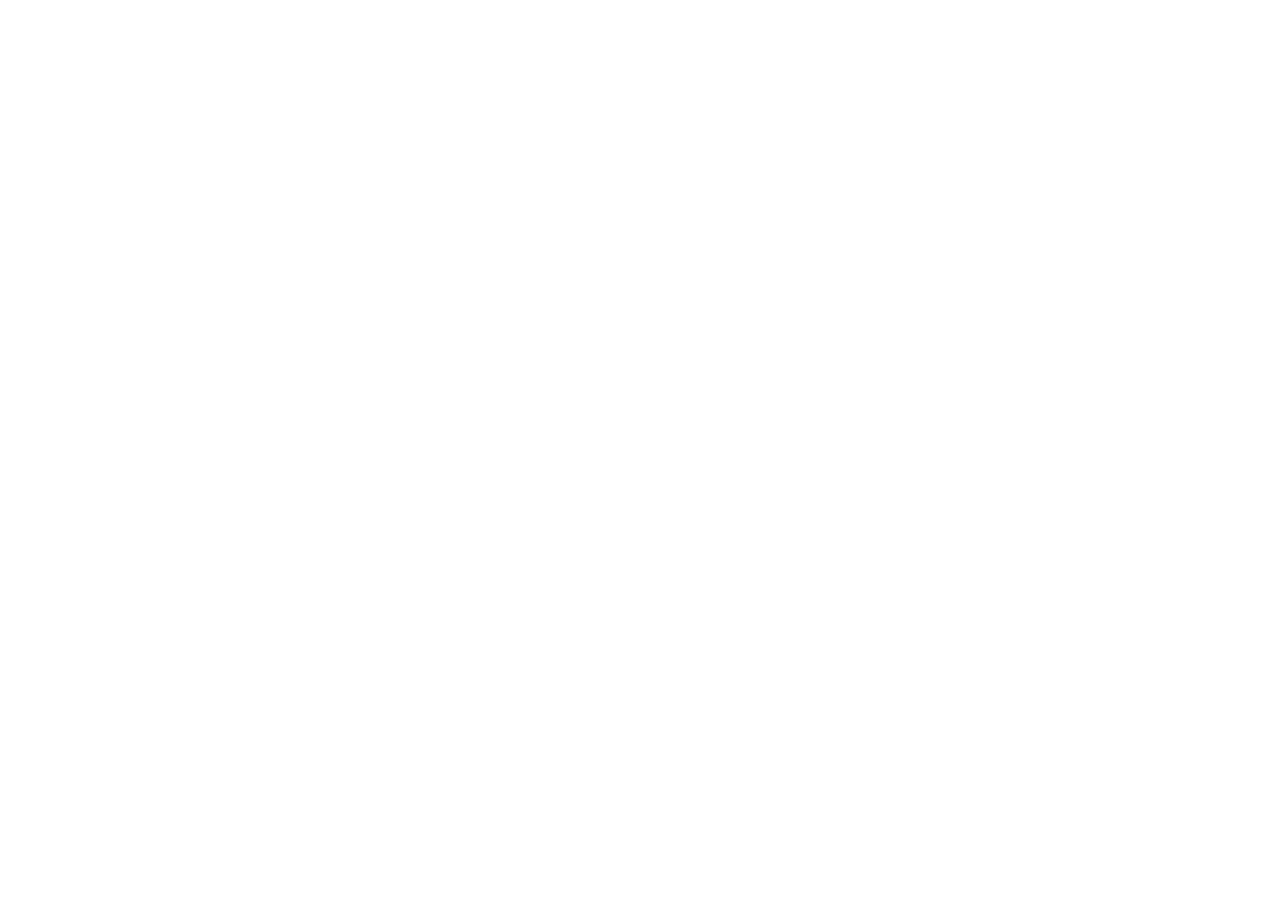
==== index.html @ c852a303 "add starter files and git ignore" ====
<!DOCTYPE html>
<html lang="en">
<head>
    <meta charset="UTF-8">
    <meta http-equiv="X-UA-Compatible" content="IE=edge">
    <meta name="viewport" content="width=device-width, initial-scale=1.0">
    <title>STARTER - Toybox Homepage</title>
</head>
<body>
    
</body>
</html>
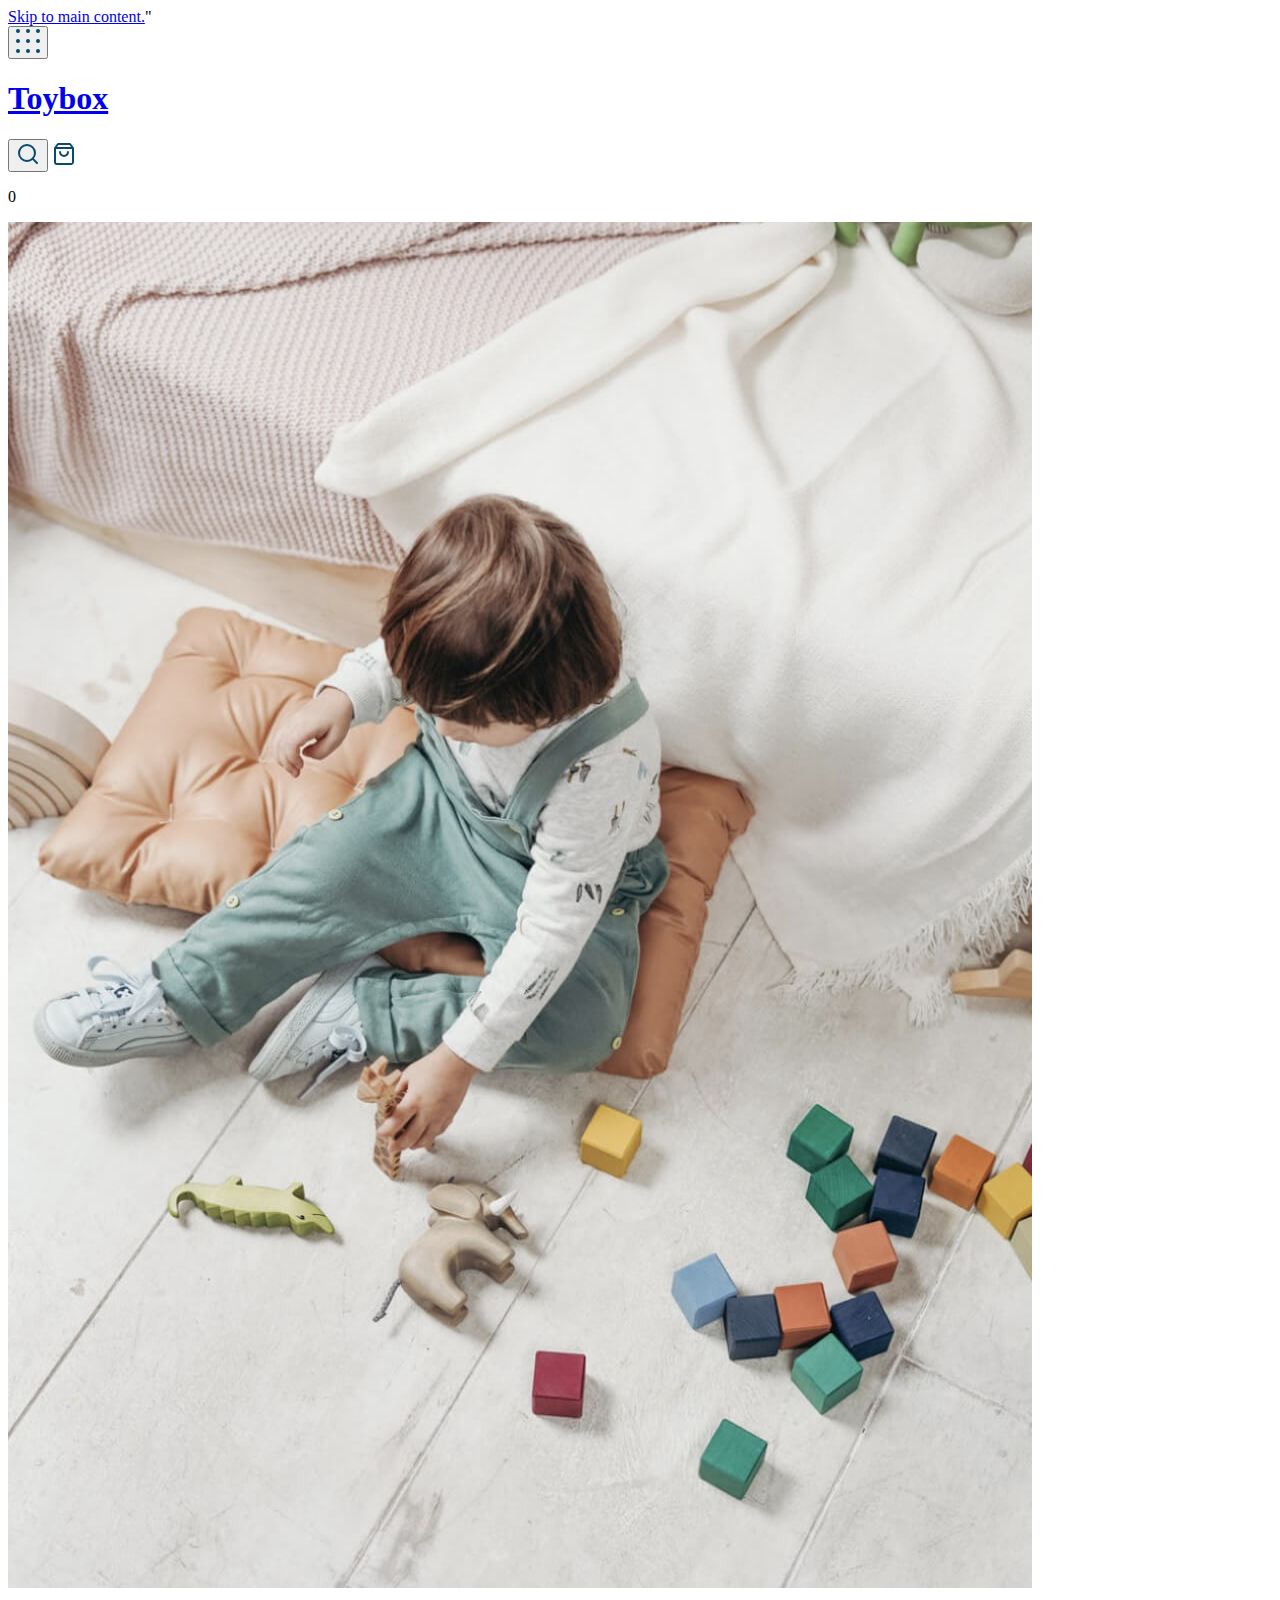
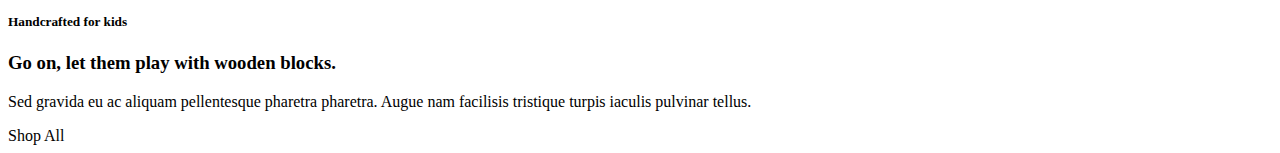
==== commit ca3edb55: "building out the HTML" ====
--- a/index.html
+++ b/index.html
@@ -7,6 +7,54 @@
     <title>STARTER - Toybox Homepage</title>
 </head>
 <body>
-    
+    <a href="#mainContent" class="skip-link">Skip to main content.</a>"
+
+    <nav class="navBar">
+        <div class="wrapper">
+
+          <button class="menuIcon">
+              <img src="./assets/menu-button.svg" alt="open slide-out navigation" class="menuIcon">
+          </button>
+
+          <a href="#" class="logo">
+            <h1>Toybox</h1>
+          </a>
+
+          <div class="searchCart">
+            <button class="menuIcon">
+              <img src="./assets/search.svg" alt="search icon" class="searchIcon">
+            </button>
+            
+            <a href="#" class="bag">
+              <img src="./assets/shop-bag.svg" alt="shopping bag icon" class="bagIcon">
+            </a>
+
+            <div class="counter">
+              <p class="smallCopy">0</p>
+            </div> <!-- .counter END -->
+          </div> <!-- .searchCart END -->
+
+        </div> <!-- .wrapper END -->
+      </nav> <!-- .navBar END -->
+
+
+      <header>
+
+        <div class="headerImgContainer wrapper">
+          <img src="./assets/header-image.jpg" alt="A child in overalls playing with colourful wooden blocks on the floor">
+        </div>
+
+        <div class="headerContent wrapper">
+          <div class="contentContainer">
+            <h5>Handcrafted for kids</h5>
+            <h3>Go on, let them play with wooden blocks.</h3>
+            <p>Sed gravida eu ac aliquam pellentesque pharetra pharetra. Augue nam facilisis tristique turpis iaculis pulvinar tellus.</p>
+            <a class="button">Shop All</a>
+          </div>
+        </div>
+        
+      </header>
+
+
 </body>
 </html>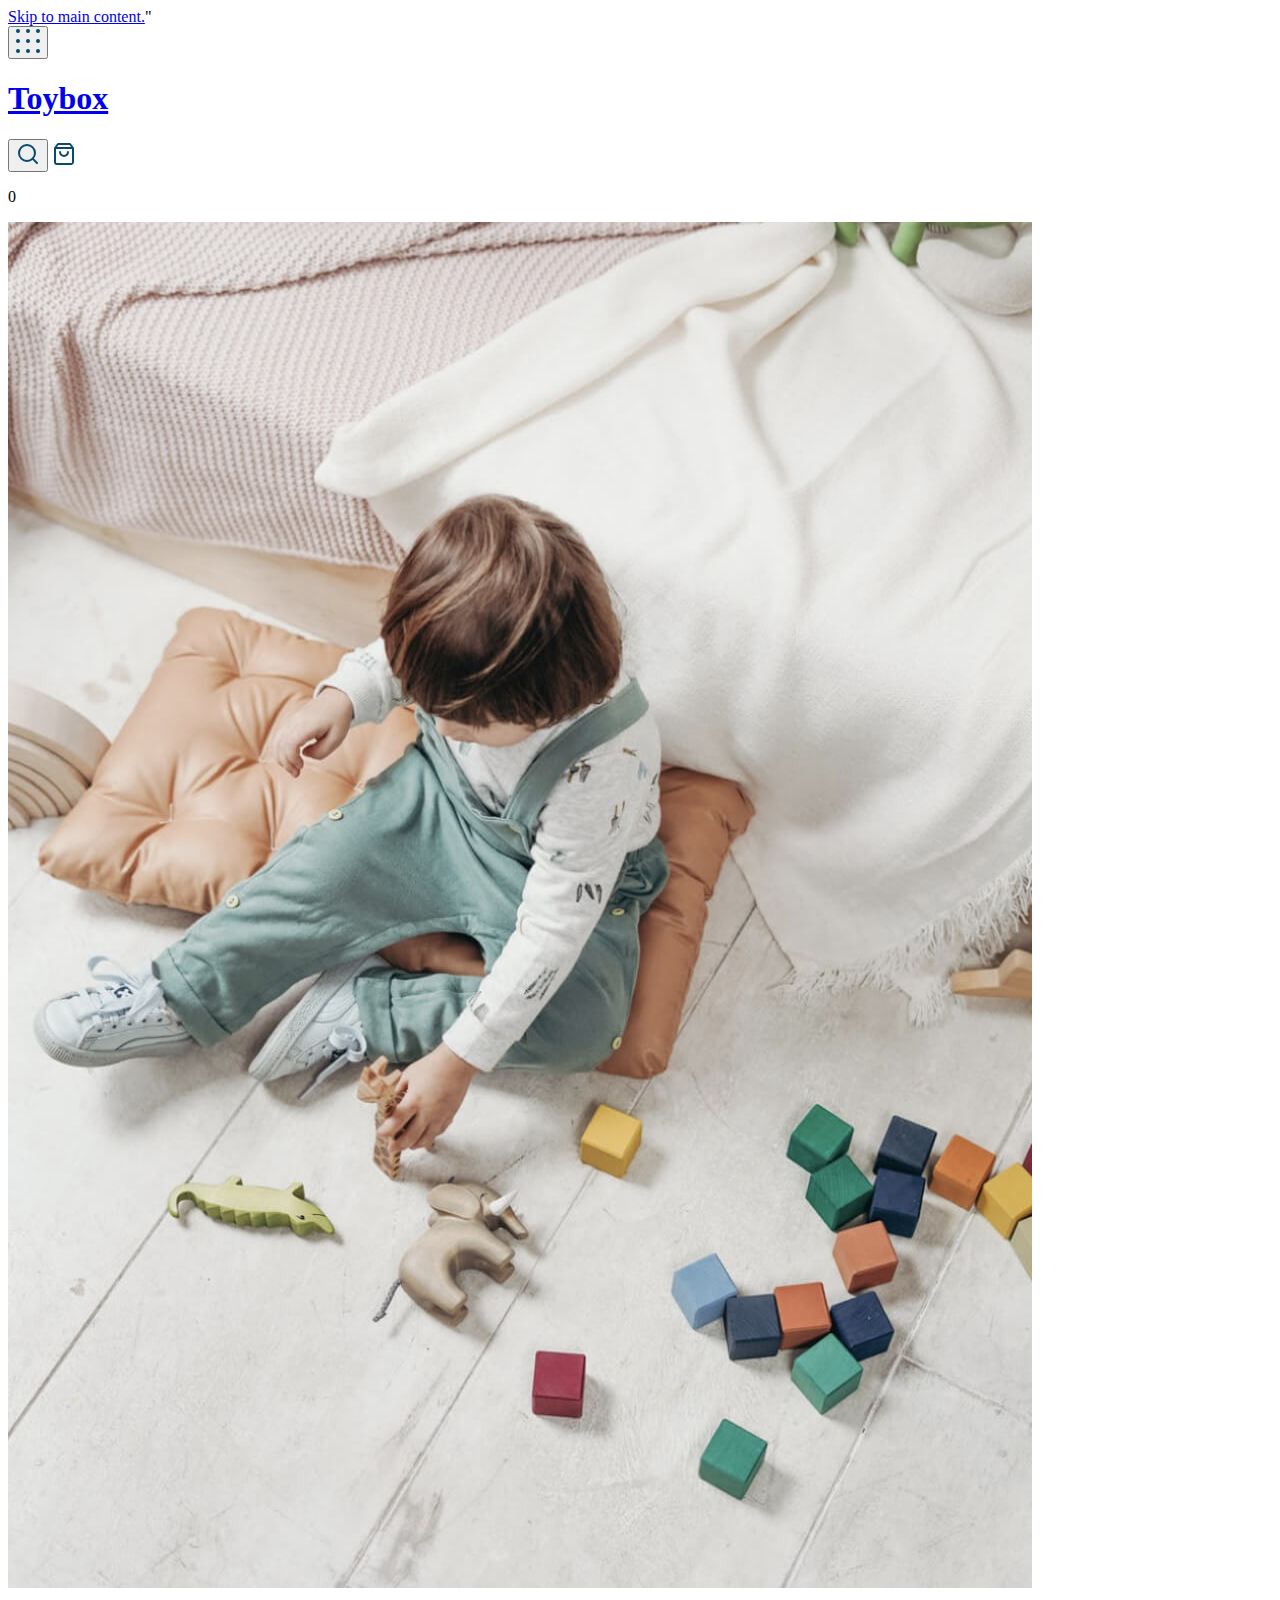
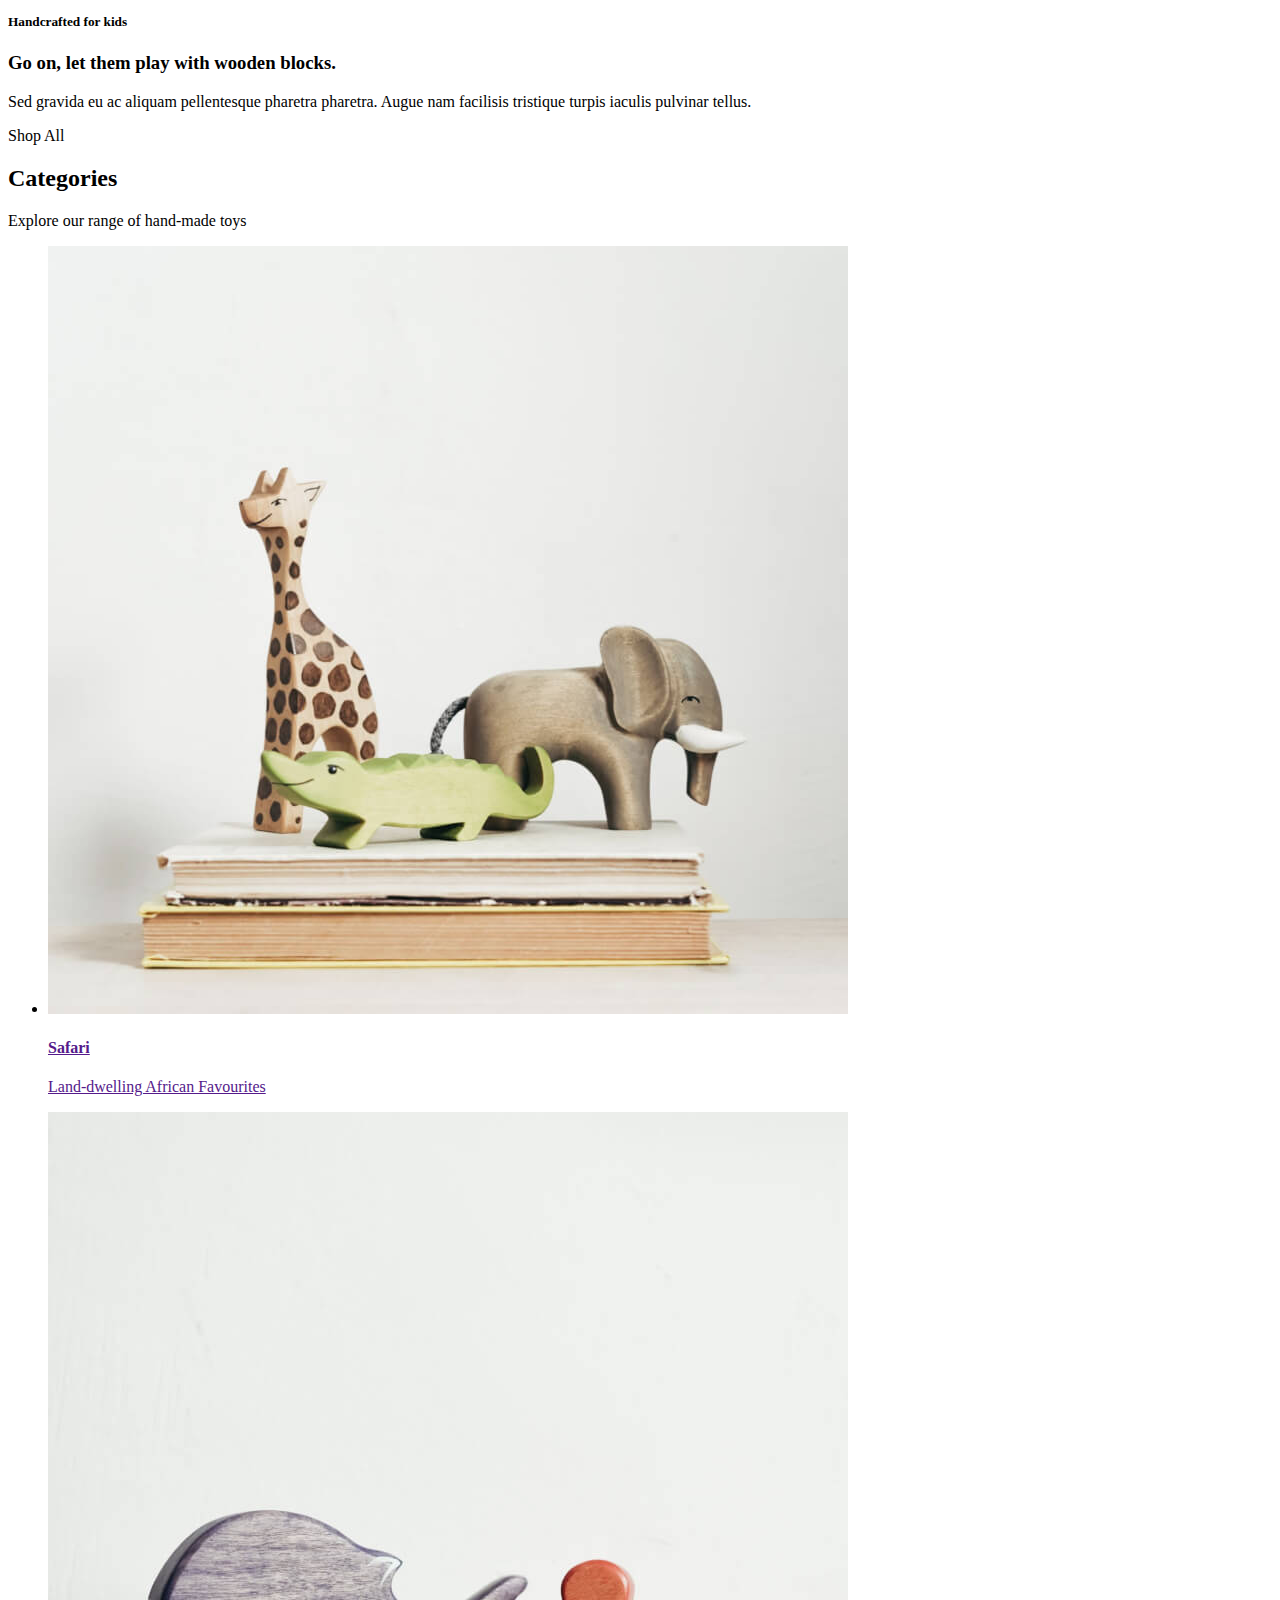
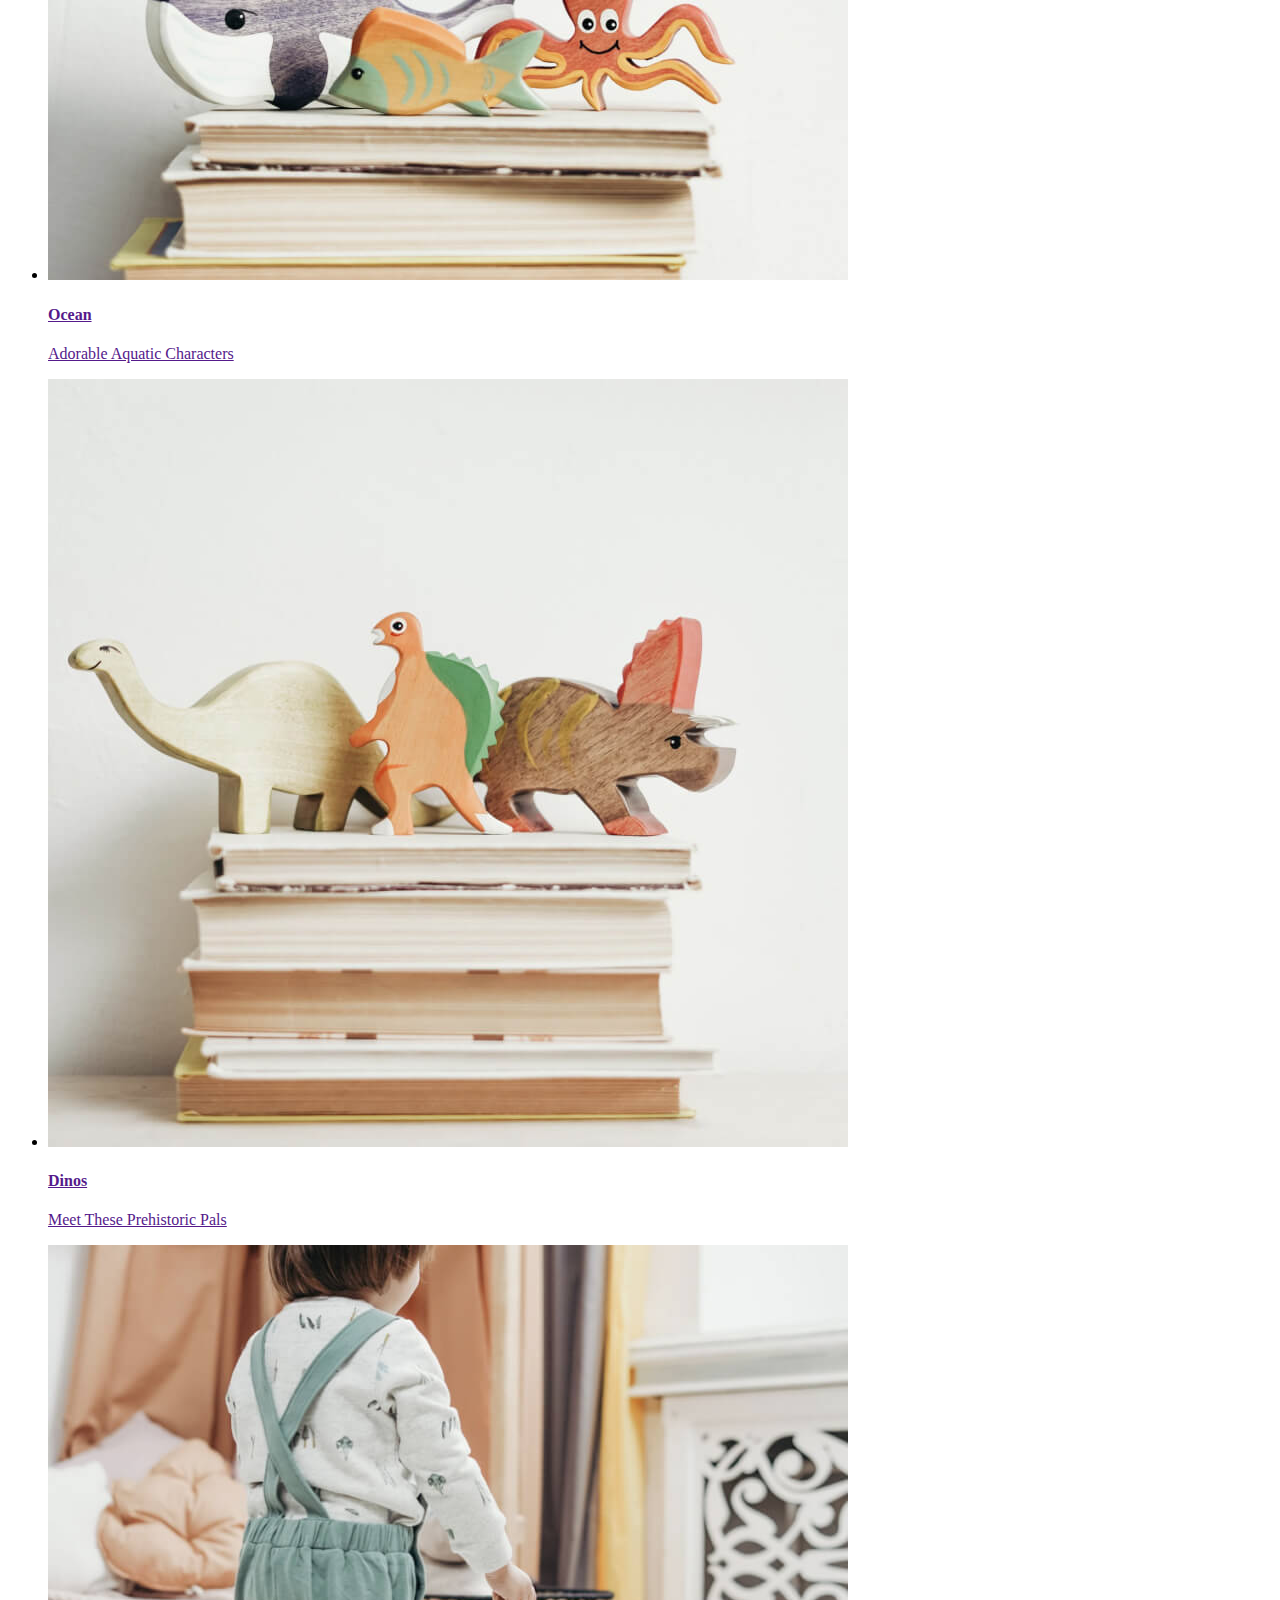
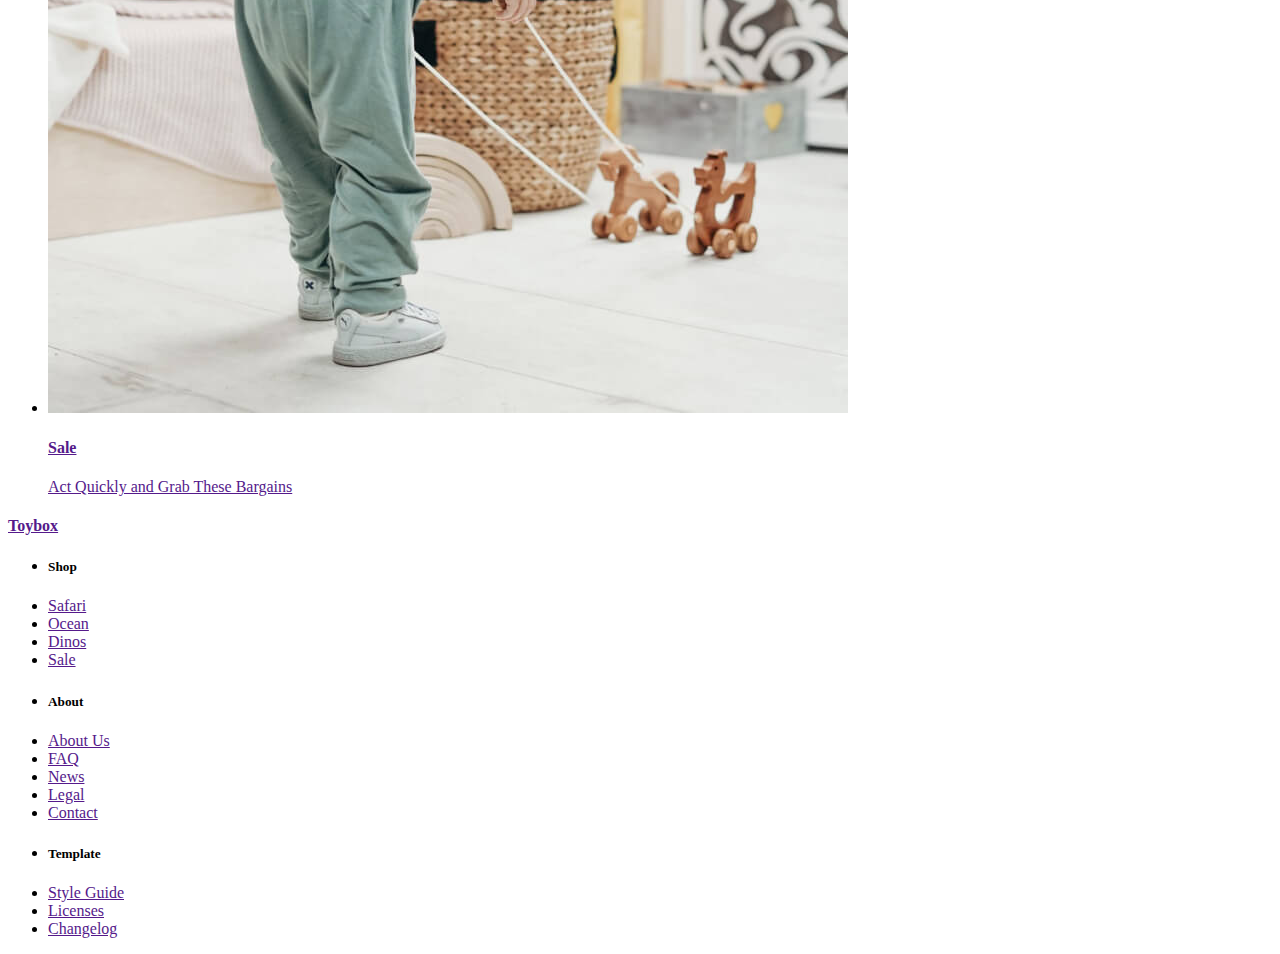
==== commit 1558c8f8: "added nav, main content and footer to HTML" ====
--- a/index.html
+++ b/index.html
@@ -52,8 +52,116 @@
             <a class="button">Shop All</a>
           </div>
         </div>
-        
+
       </header>
+
+      <main>
+
+        <section class="categories" id="categories">
+            <div class="wrapper">
+              <h2>Categories</h2>
+              <p>Explore our range of hand-made toys</p>
+              <ul class="categoryGallery">
+                <li class="items itemOne">
+                  <a href="">
+                    <img src="./assets/safari-trio.jpg" alt="Hand-carved safari animal toys">
+                    <h4>Safari</h4>
+                    <p>Land-dwelling African Favourites</p>
+                  </a>
+                </li>
+                <li class="items itemTwo">
+                  <a href="">
+                    <img src="./assets/ocean-trio.jpg" alt="A collection of ocean-themed animal toys">
+                    <h4>Ocean</h4>
+                    <p>Adorable Aquatic Characters</p>
+                  </a>
+                 </li>
+                 <li class="items itemThree">
+                   <a href="">
+                     <img src="./assets/dino-trio.jpg" alt="Hand-carved dinosaur toys for kids">
+                     <h4>Dinos</h4>
+                     <p>Meet These Prehistoric Pals</p>
+                   </a>
+                 </li>
+                 <li class="items itemFour">
+                   <a href="">
+                     <img src="./assets/sale.jpg" alt="A toddler pulling two wooden animals on wheels">
+                     <h4>Sale</h4>
+                     <p>Act Quickly and Grab These Bargains</p>
+                   </a>
+                 </li>
+               </ul> <!-- .categoryGallery END-->
+             </div> <!-- .wrapper END-->
+          </section> <!-- .categories END-->
+          
+      </main>
+    
+
+      <footer id="footer">
+        <div class="wrapper">
+          <div class="footerFlexContainer">
+            <a href="" class="logo">
+              <h4>Toybox</h4>
+            </a>
+            <div class="footerNav">
+              <nav>
+                <ul class="footerShop">
+                  <li>
+                    <h5>Shop</h5>
+                  </li>
+                  <li>
+                    <a href="">Safari</a>
+                  </li>
+                  <li>
+                    <a href="">Ocean</a>
+                  </li>
+                  <li>
+                    <a href="">Dinos</a>
+                  </li>
+                  <li>
+                    <a href="">Sale</a>
+                  </li>
+
+                </ul>
+                <ul class="footerAbout">
+                  <li>
+                    <h5>About</h5>
+                  </li>
+                  <li>
+                    <a href="">About Us</a>
+                  </li>
+                  <li>
+                    <a href="">FAQ</a>
+                  </li>
+                  <li>
+                    <a href="">News</a>
+                  </li>
+                  <li>
+                    <a href="">Legal</a>
+                  </li>
+                  <li>
+                    <a href="">Contact</a>
+                  </li>
+                </ul>
+                <ul class="footerTemp">
+                  <li>
+                    <h5>Template</h5>
+                  </li>
+                  <li>
+                    <a href="">Style Guide</a>
+                  </li>
+                  <li>
+                    <a href="">Licenses</a>
+                  </li>
+                  <li>
+                    <a href="">Changelog</a>
+                  </li>
+                </ul>
+              </nav>
+            </div> <!-- .footerNav END -->
+          </div> <!-- .footerFlexContainer END-->
+        </div> <!-- .wrapper END-->
+      </footer>
 
 
 </body>
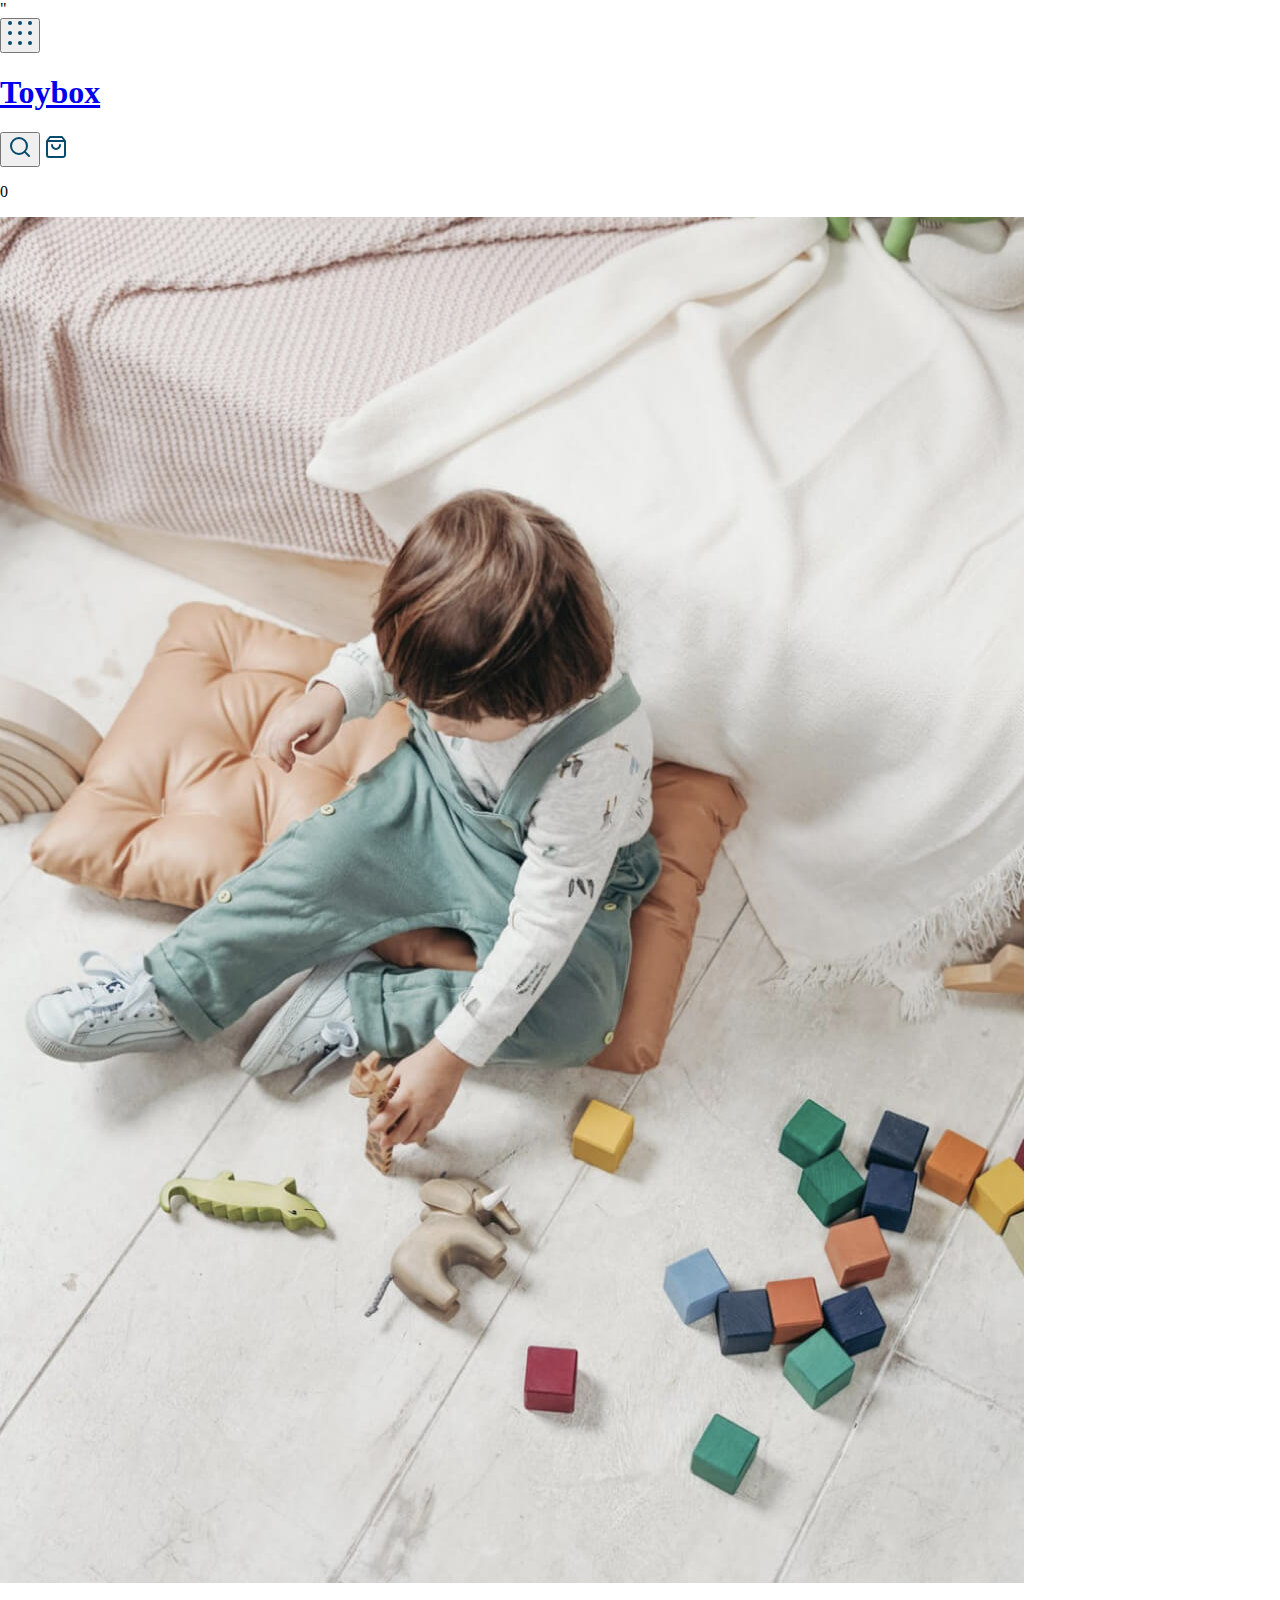
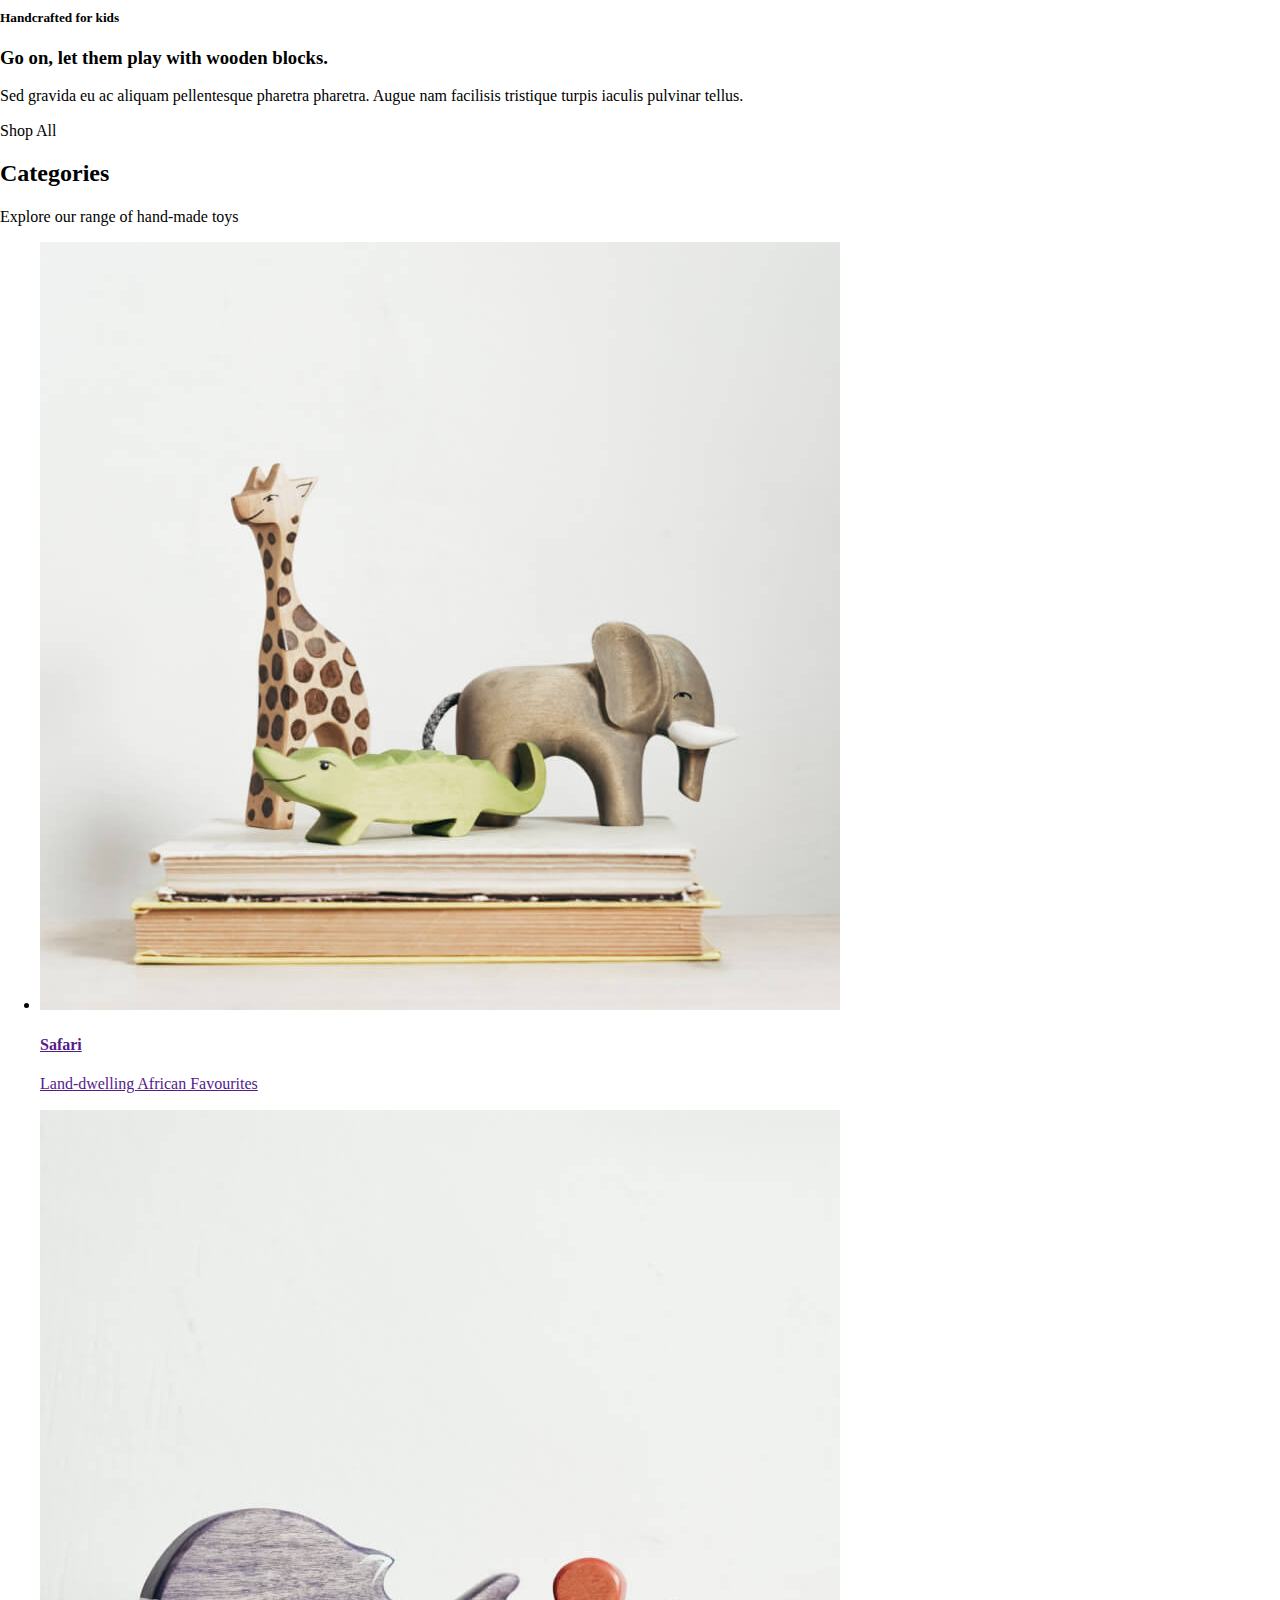
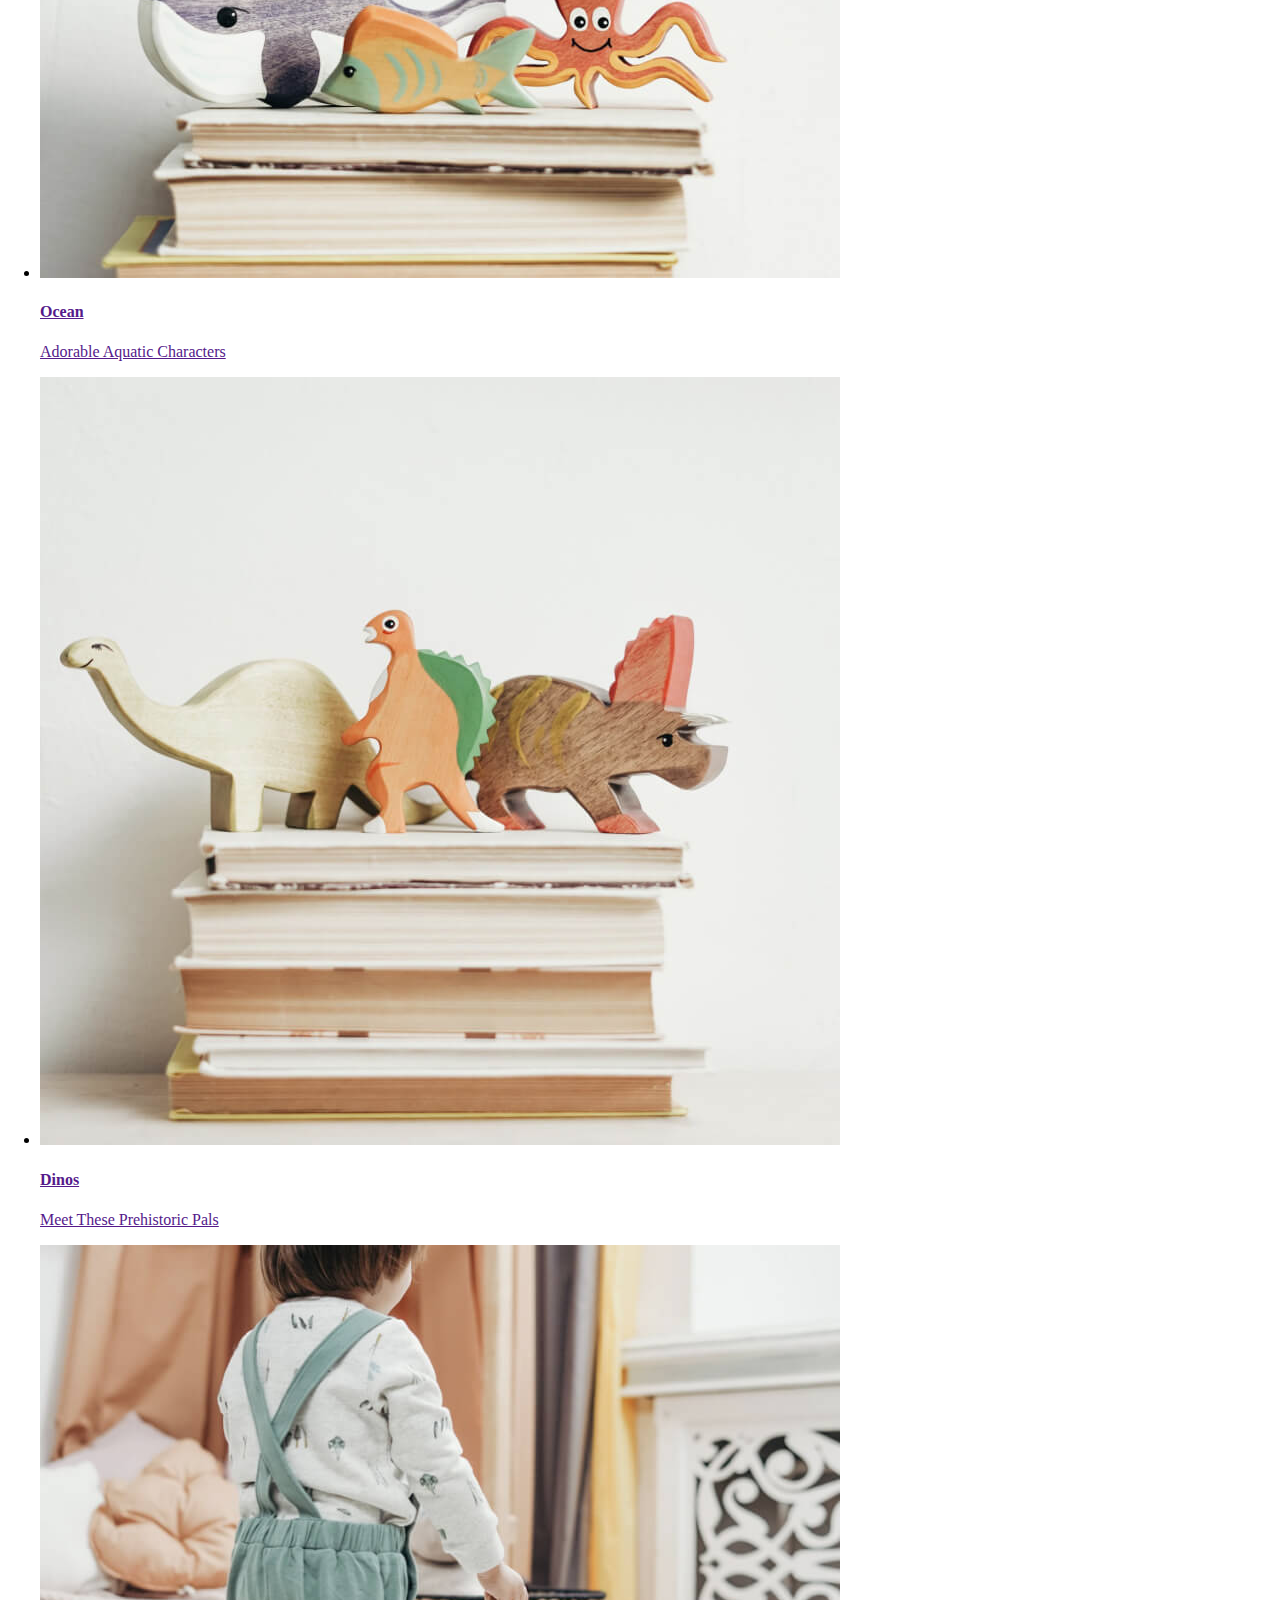
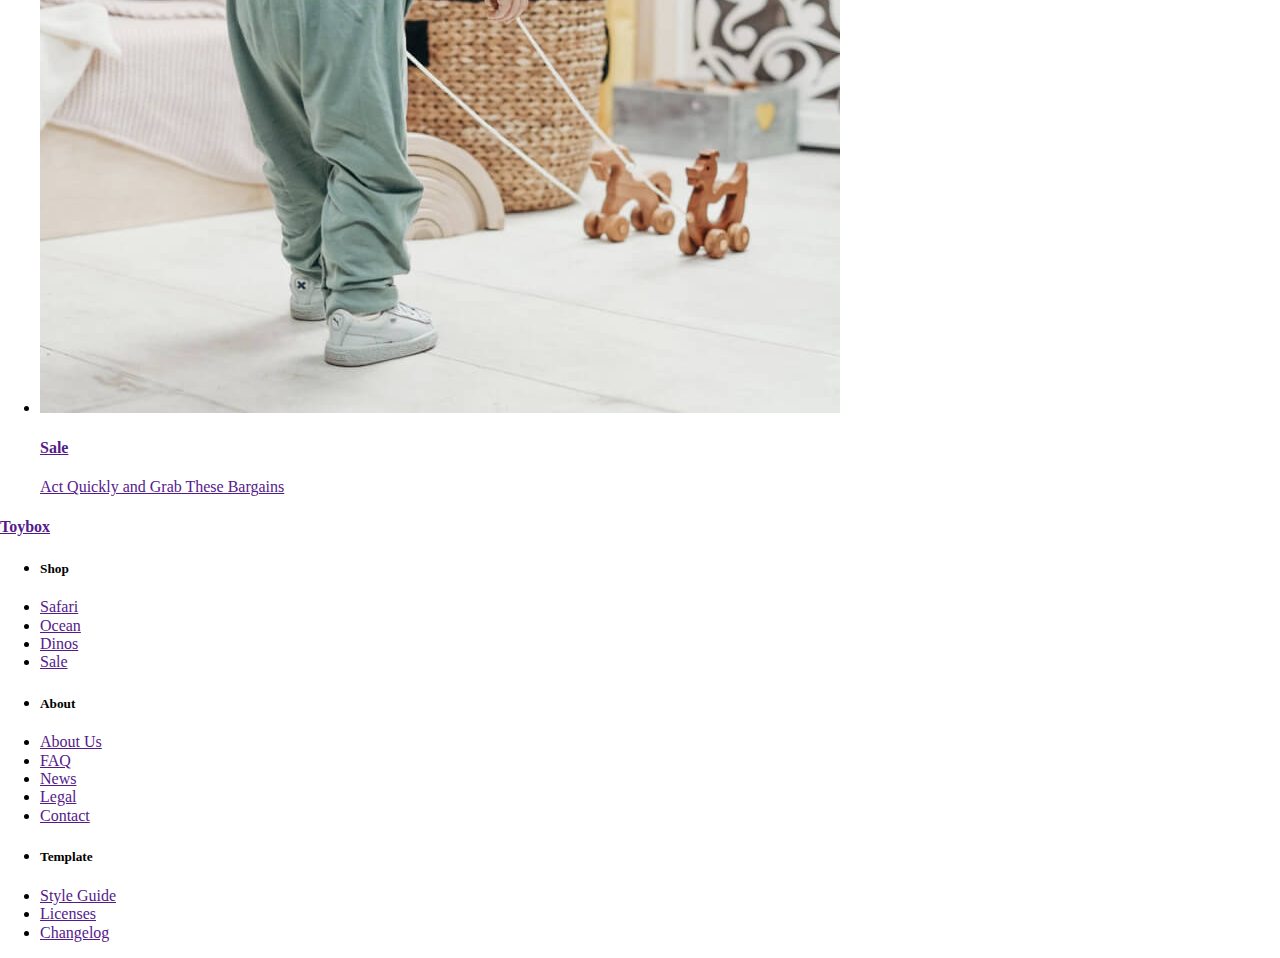
==== commit acbfd884: "created some setup, variable and typography partials" ====
--- a/index.html
+++ b/index.html
@@ -5,7 +5,9 @@
     <meta http-equiv="X-UA-Compatible" content="IE=edge">
     <meta name="viewport" content="width=device-width, initial-scale=1.0">
     <title>STARTER - Toybox Homepage</title>
+    <link rel="stylesheet" href="./styles/styles.css">
 </head>
+
 <body>
     <a href="#mainContent" class="skip-link">Skip to main content.</a>"
 
@@ -93,7 +95,7 @@
                </ul> <!-- .categoryGallery END-->
              </div> <!-- .wrapper END-->
           </section> <!-- .categories END-->
-          
+
       </main>
     
 
--- a/styles/styles.css
+++ b/styles/styles.css
@@ -0,0 +1,262 @@
+html {
+  line-height: 1.15;
+  -ms-text-size-adjust: 100%;
+  -webkit-text-size-adjust: 100%;
+}
+
+body {
+  margin: 0;
+}
+
+article, aside, footer, header, nav, section {
+  display: block;
+}
+
+h1 {
+  font-size: 2em;
+  margin: 0.67em 0;
+}
+
+figcaption, figure, main {
+  display: block;
+}
+
+figure {
+  margin: 1em 40px;
+}
+
+hr {
+  -webkit-box-sizing: content-box;
+          box-sizing: content-box;
+  height: 0;
+  overflow: visible;
+}
+
+pre {
+  font-family: monospace, monospace;
+  font-size: 1em;
+}
+
+a {
+  background-color: transparent;
+  -webkit-text-decoration-skip: objects;
+}
+
+abbr[title] {
+  border-bottom: none;
+  text-decoration: underline;
+  -webkit-text-decoration: underline dotted;
+          text-decoration: underline dotted;
+}
+
+b, strong {
+  font-weight: inherit;
+}
+
+b, strong {
+  font-weight: bolder;
+}
+
+code, kbd, samp {
+  font-family: monospace, monospace;
+  font-size: 1em;
+}
+
+dfn {
+  font-style: italic;
+}
+
+mark {
+  background-color: #ff0;
+  color: #000;
+}
+
+small {
+  font-size: 80%;
+}
+
+sub, sup {
+  font-size: 75%;
+  line-height: 0;
+  position: relative;
+  vertical-align: baseline;
+}
+
+sub {
+  bottom: -0.25em;
+}
+
+sup {
+  top: -0.5em;
+}
+
+audio, video {
+  display: inline-block;
+}
+
+audio:not([controls]) {
+  display: none;
+  height: 0;
+}
+
+img {
+  border-style: none;
+}
+
+svg:not(:root) {
+  overflow: hidden;
+}
+
+button, input, optgroup, select, textarea {
+  font-family: sans-serif;
+  font-size: 100%;
+  line-height: 1.15;
+  margin: 0;
+}
+
+button, input {
+  overflow: visible;
+}
+
+button, select {
+  text-transform: none;
+}
+
+button, html [type=button], [type=reset], [type=submit] {
+  -webkit-appearance: button;
+}
+
+button::-moz-focus-inner, [type=button]::-moz-focus-inner, [type=reset]::-moz-focus-inner, [type=submit]::-moz-focus-inner {
+  border-style: none;
+  padding: 0;
+}
+
+button:-moz-focusring, [type=button]:-moz-focusring, [type=reset]:-moz-focusring, [type=submit]:-moz-focusring {
+  outline: 1px dotted ButtonText;
+}
+
+fieldset {
+  padding: 0.35em 0.75em 0.625em;
+}
+
+legend {
+  -webkit-box-sizing: border-box;
+          box-sizing: border-box;
+  color: inherit;
+  display: table;
+  max-width: 100%;
+  padding: 0;
+  white-space: normal;
+}
+
+progress {
+  display: inline-block;
+  vertical-align: baseline;
+}
+
+textarea {
+  overflow: auto;
+}
+
+[type=checkbox], [type=radio] {
+  -webkit-box-sizing: border-box;
+          box-sizing: border-box;
+  padding: 0;
+}
+
+[type=number]::-webkit-inner-spin-button, [type=number]::-webkit-outer-spin-button {
+  height: auto;
+}
+
+[type=search] {
+  -webkit-appearance: textfield;
+  outline-offset: -2px;
+}
+
+[type=search]::-webkit-search-cancel-button, [type=search]::-webkit-search-decoration {
+  -webkit-appearance: none;
+}
+
+::-webkit-file-upload-button {
+  -webkit-appearance: button;
+  font: inherit;
+}
+
+details, menu {
+  display: block;
+}
+
+summary {
+  display: list-item;
+}
+
+canvas {
+  display: inline-block;
+}
+
+template {
+  display: none;
+}
+
+[hidden] {
+  display: none;
+}
+
+html {
+  -webkit-box-sizing: border-box;
+          box-sizing: border-box;
+}
+
+*, *:before, *:after {
+  -webkit-box-sizing: inherit;
+          box-sizing: inherit;
+}
+
+.sr-only {
+  position: absolute;
+  width: 1px;
+  height: 1px;
+  margin: -1px;
+  border: 0;
+  padding: 0;
+  white-space: nowrap;
+  -webkit-clip-path: inset(100%);
+          clip-path: inset(100%);
+  clip: rect(0 0 0 0);
+  overflow: hidden;
+}
+
+/* _typography.scss */
+/* import Jakarta Sans font */
+@font-face {
+  font-family: "Jakarta Sans";
+  src: url("../fonts/PlusJakarta_Sans-2.5/webfonts/PlusJakartaSans-Regular.woff"), url("../fonts/PlusJakarta_Sans-2.5/static/PlusJakartaSans-Regular.ttf"), url("../fonts/PlusJakarta_Sans-2.5/webfonts/PlusJakartaSans-Regular.woff2");
+  font-weight: normal;
+}
+/* import Jakarta Sans font in bold */
+@font-face {
+  font-family: "Jakarta Sans";
+  src: url("../fonts/PlusJakarta_Sans-2.5/webfonts/PlusJakartaSans-Bold.woff"), url(../fonts/PlusJakarta_Sans-2.5/webfonts/PlusJakartaSans-Bold.woff2), url(../fonts/PlusJakarta_Sans-2.5/static/PlusJakartaSans-Bold.ttf);
+  font-weight: bold;
+}
+/* import Young Serif font */
+@font-face {
+  font-family: "Young Serif";
+  src: url("../fonts/youngserif/YoungSerif-Regular.otf");
+}
+/* _variables.scss */
+/* site fonts */
+/* if we set our root element font-size to 125%, then 1 rem = 20px */
+/* site colours */
+.skip-link {
+  position: absolute;
+  left: -1000px;
+  top: 5px;
+  z-index: 999;
+  background: white;
+  color: black;
+}
+
+.skip-link:focus {
+  left: 0;
+}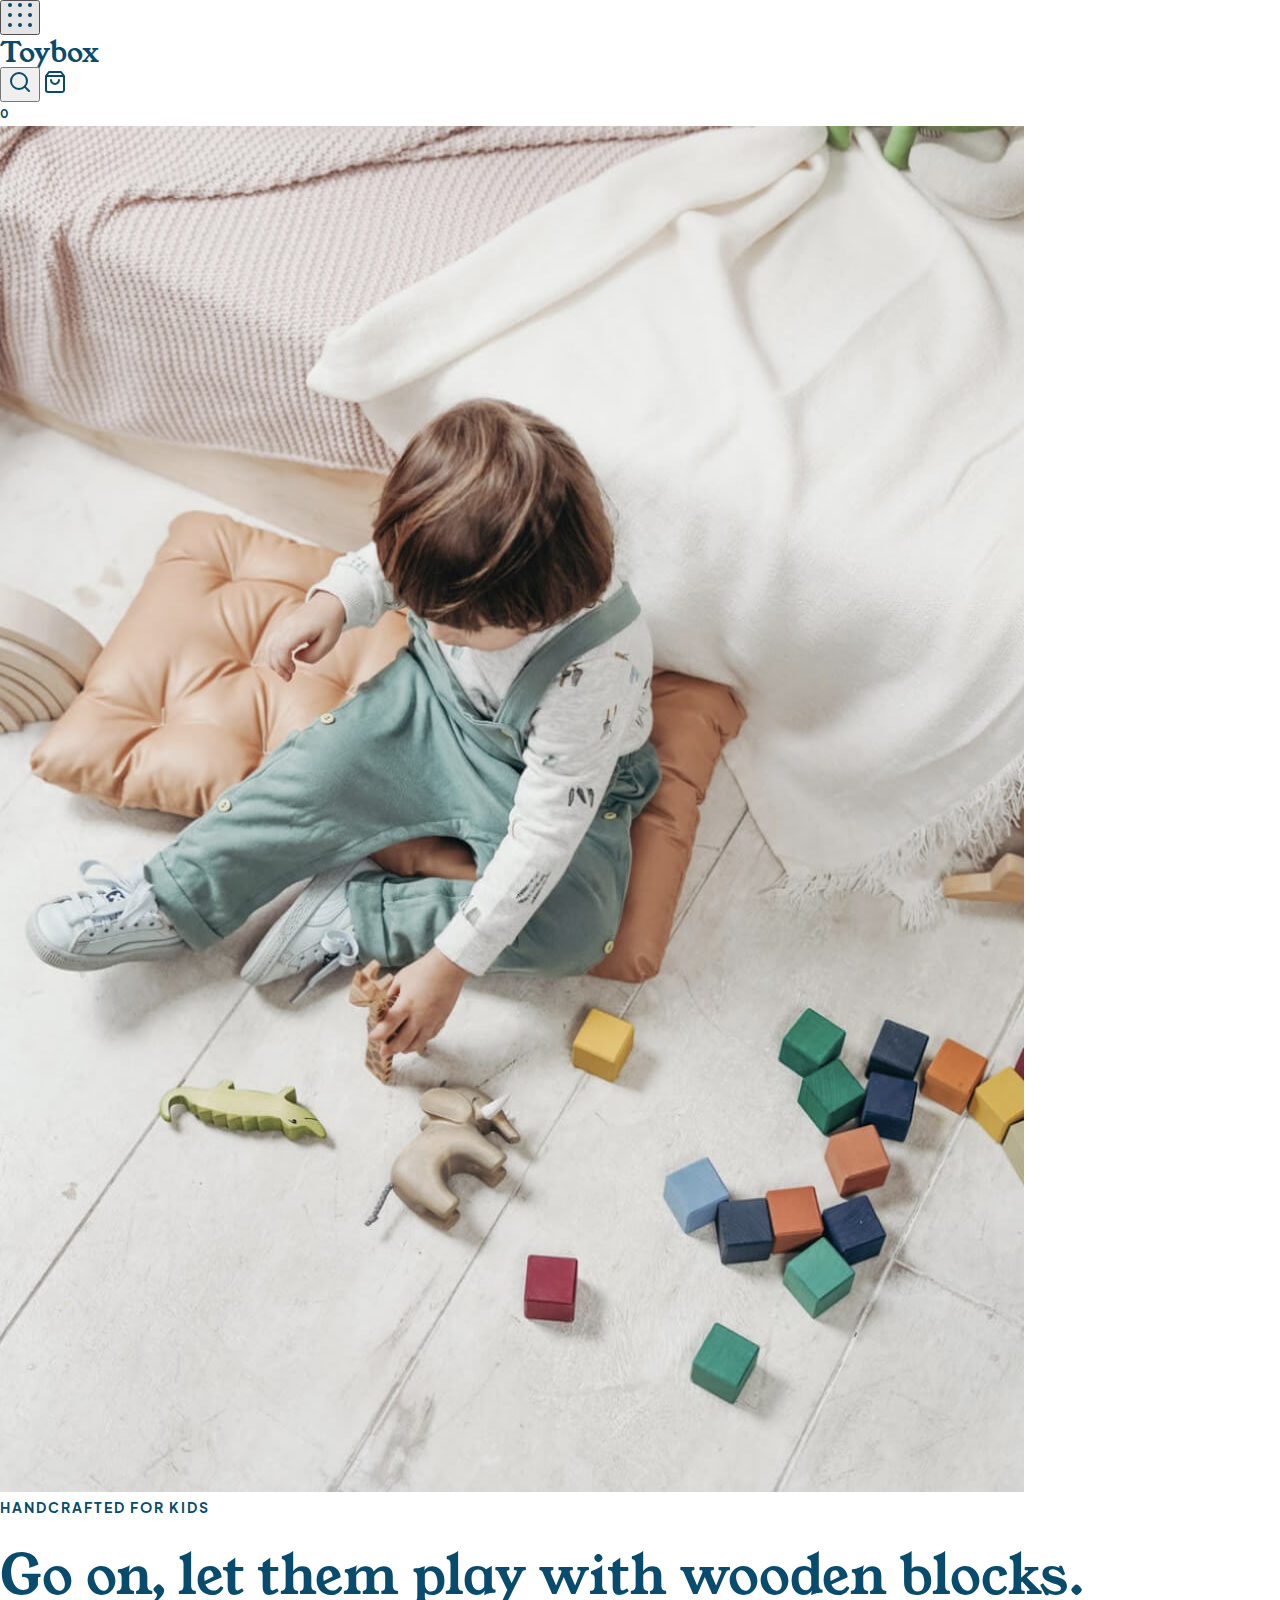
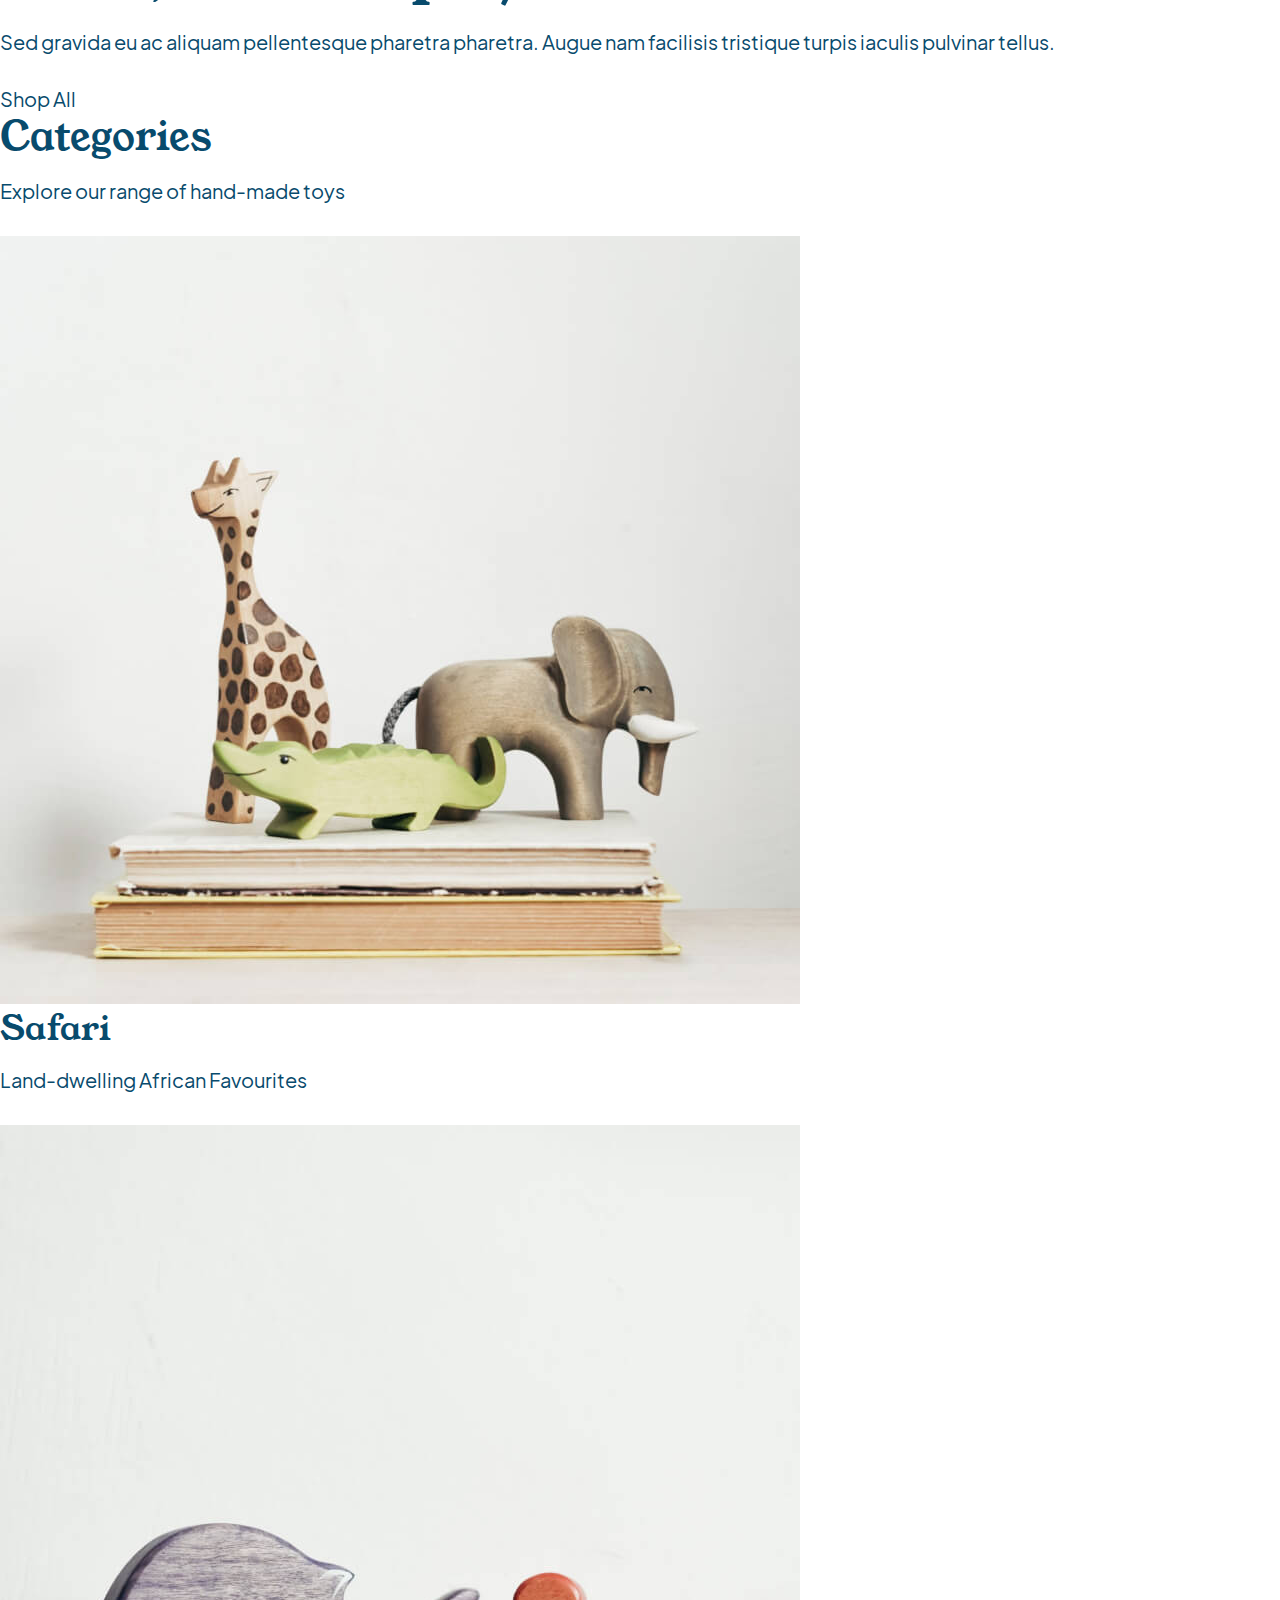
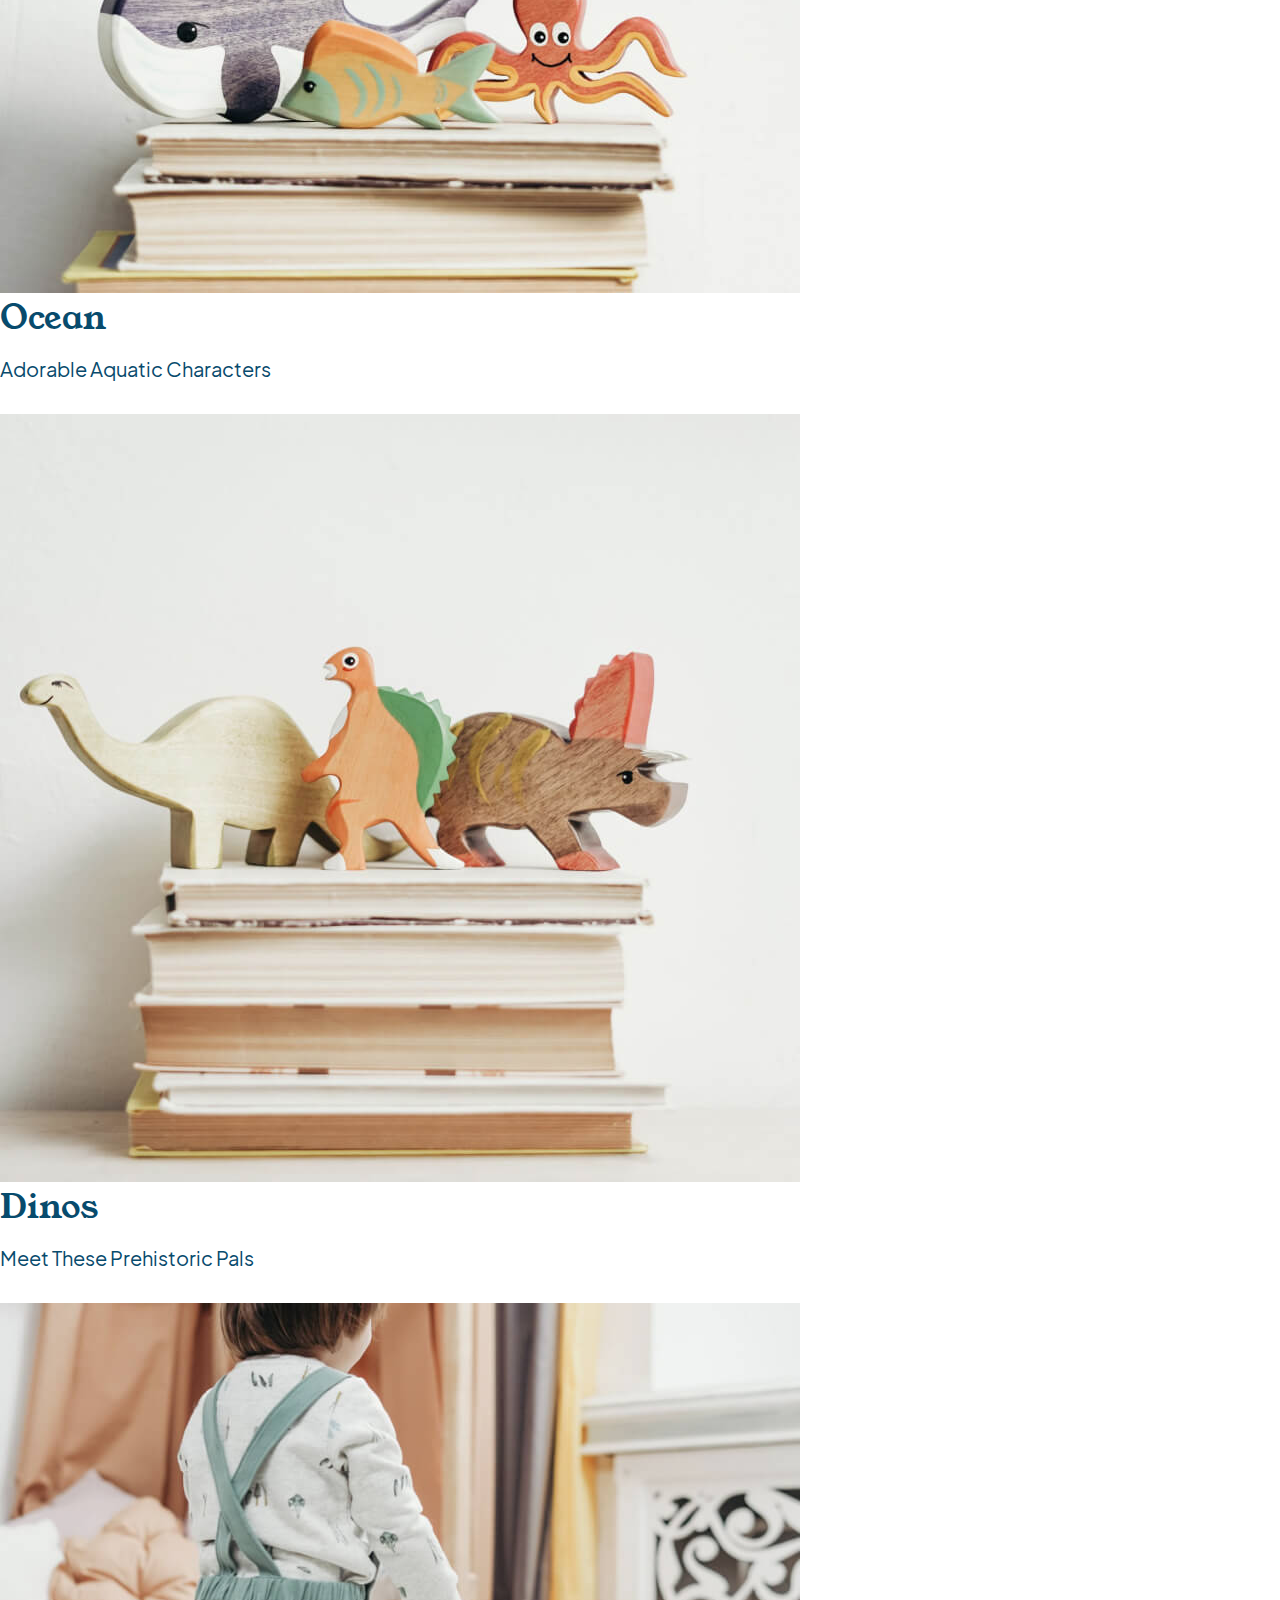
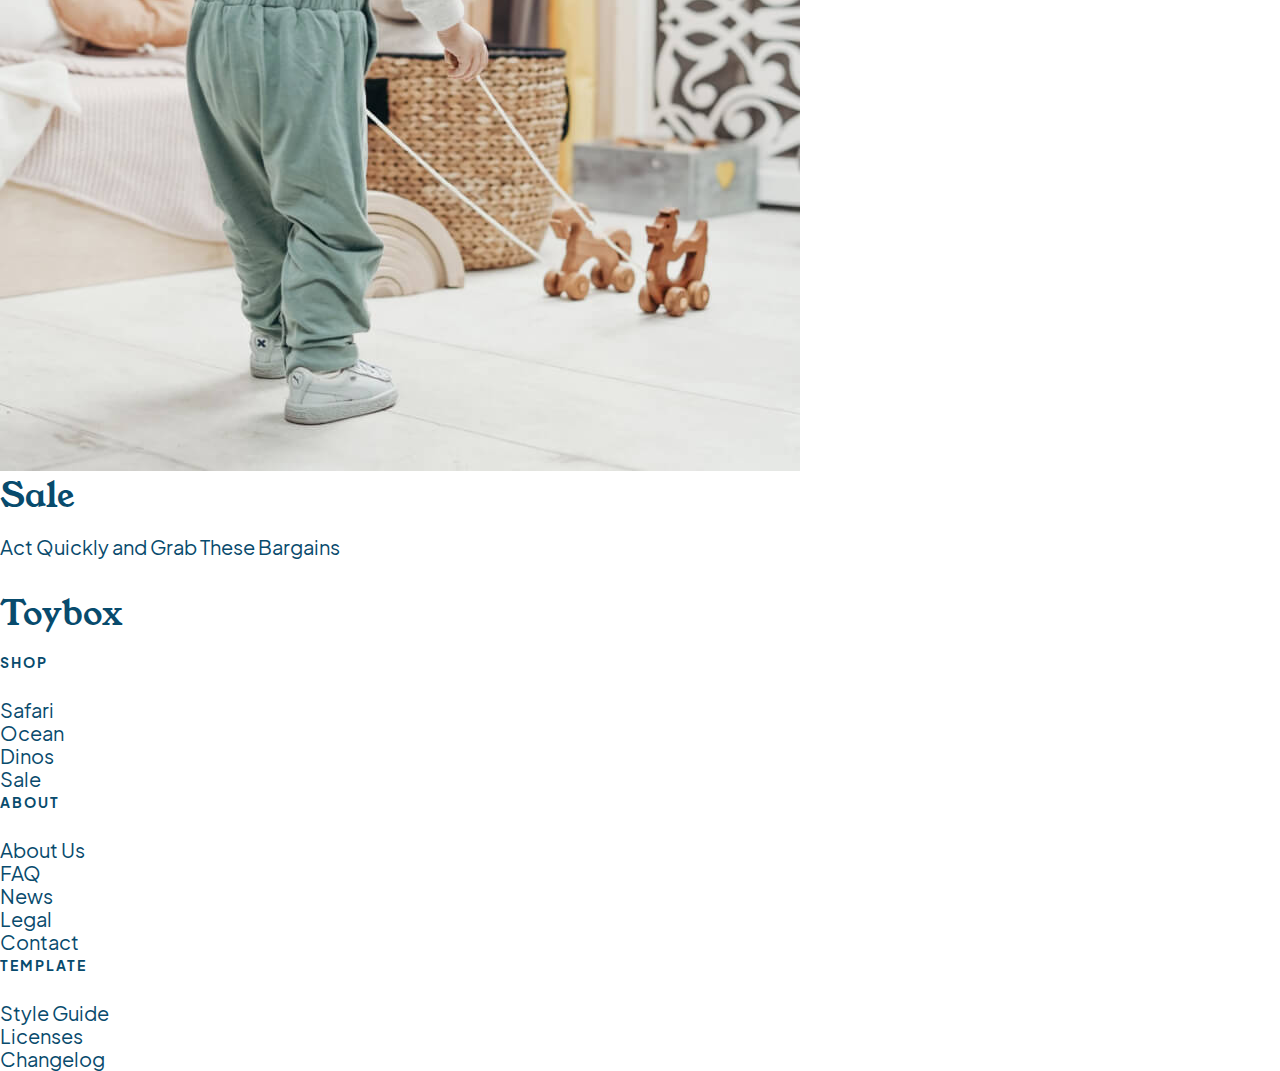
==== commit 0381b31f: "added base styles partial" ====
--- a/index.html
+++ b/index.html
@@ -9,7 +9,7 @@
 </head>
 
 <body>
-    <a href="#mainContent" class="skip-link">Skip to main content.</a>"
+    <a href="#mainContent" class="skip-link">Skip to main content.</a>
 
     <nav class="navBar">
         <div class="wrapper">
--- a/styles/styles.css
+++ b/styles/styles.css
@@ -1,3 +1,7 @@
+/* _variables.scss */
+/* site fonts */
+/* if we set our root element font-size to 125%, then 1 rem = 20px */
+/* site colours */
 html {
   line-height: 1.15;
   -ms-text-size-adjust: 100%;
@@ -244,10 +248,83 @@
   font-family: "Young Serif";
   src: url("../fonts/youngserif/YoungSerif-Regular.otf");
 }
-/* _variables.scss */
-/* site fonts */
-/* if we set our root element font-size to 125%, then 1 rem = 20px */
-/* site colours */
+/* _typography.scss */
+html {
+  font-size: 125%;
+}
+
+body {
+  font-family: "Jakarta Sans";
+  font-size: 1rem;
+  color: #084b6d;
+}
+
+h1, h2, h3, h4, blockquote {
+  font-family: "Young Serif";
+  font-weight: normal;
+  color: #084b6d;
+  margin: 0;
+}
+
+h1 {
+  font-size: 1.4rem;
+}
+
+h2 {
+  font-size: 2rem;
+  line-height: 2.4rem;
+  margin-bottom: 18px;
+}
+
+h3 {
+  font-size: 2.7rem;
+  line-height: 3rem;
+  margin-bottom: 24px;
+}
+
+h4 {
+  font-size: 1.7rem;
+  line-height: 2rem;
+  margin-bottom: 18px;
+}
+
+h5 {
+  font-size: 0.7rem;
+  font-weight: bold;
+  line-height: 1.2rem;
+  letter-spacing: 0.1rem;
+  text-transform: uppercase;
+  margin: 0 0 24px 0;
+}
+
+p {
+  line-height: 1.5rem;
+  margin: 0 0 30px 0;
+}
+p.smallCopy {
+  font-size: 0.6rem;
+  line-height: 1.2rem;
+  font-weight: bold;
+  margin: 0;
+}
+
+ul, li, a, input {
+  padding: 0;
+  margin: 0;
+}
+
+ul {
+  list-style: none;
+}
+
+a {
+  text-decoration: none;
+  color: inherit;
+  cursor: pointer;
+  -webkit-transition: 0.3s;
+  transition: 0.3s;
+}
+
 .skip-link {
   position: absolute;
   left: -1000px;
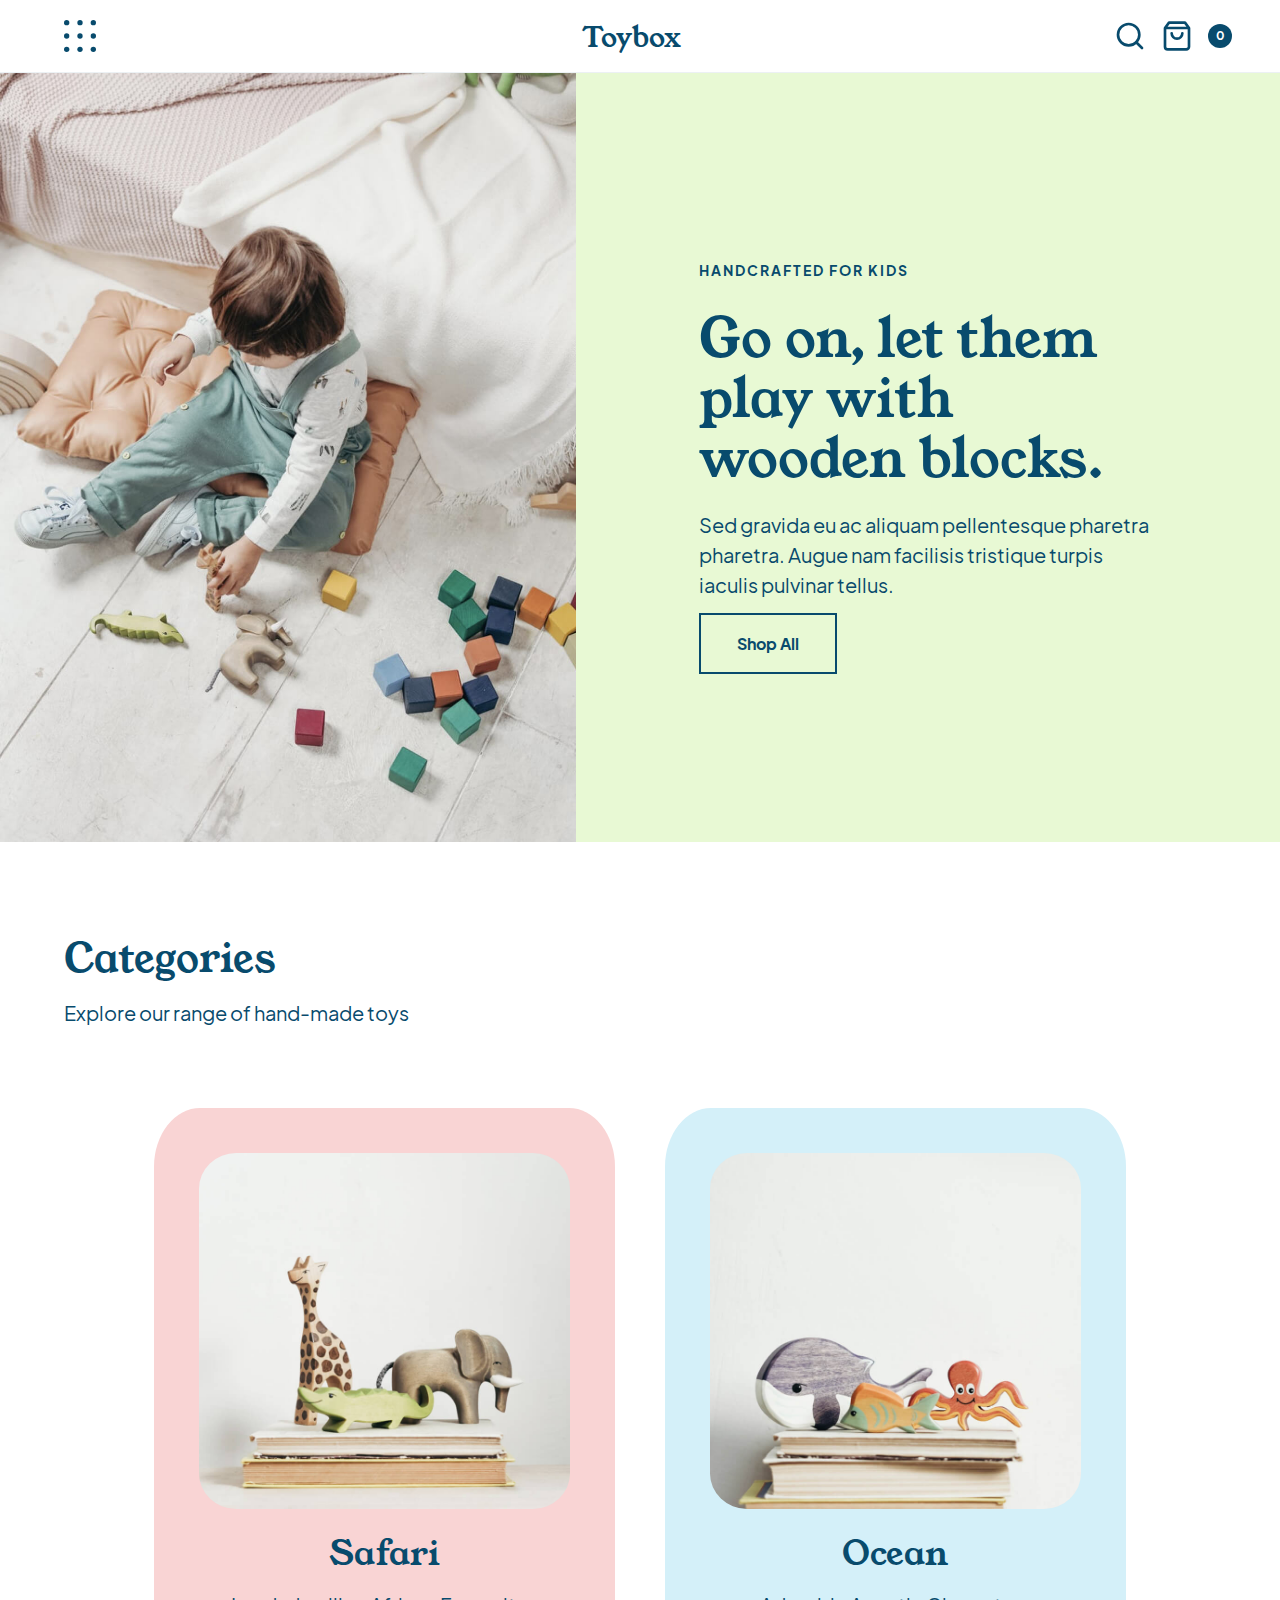
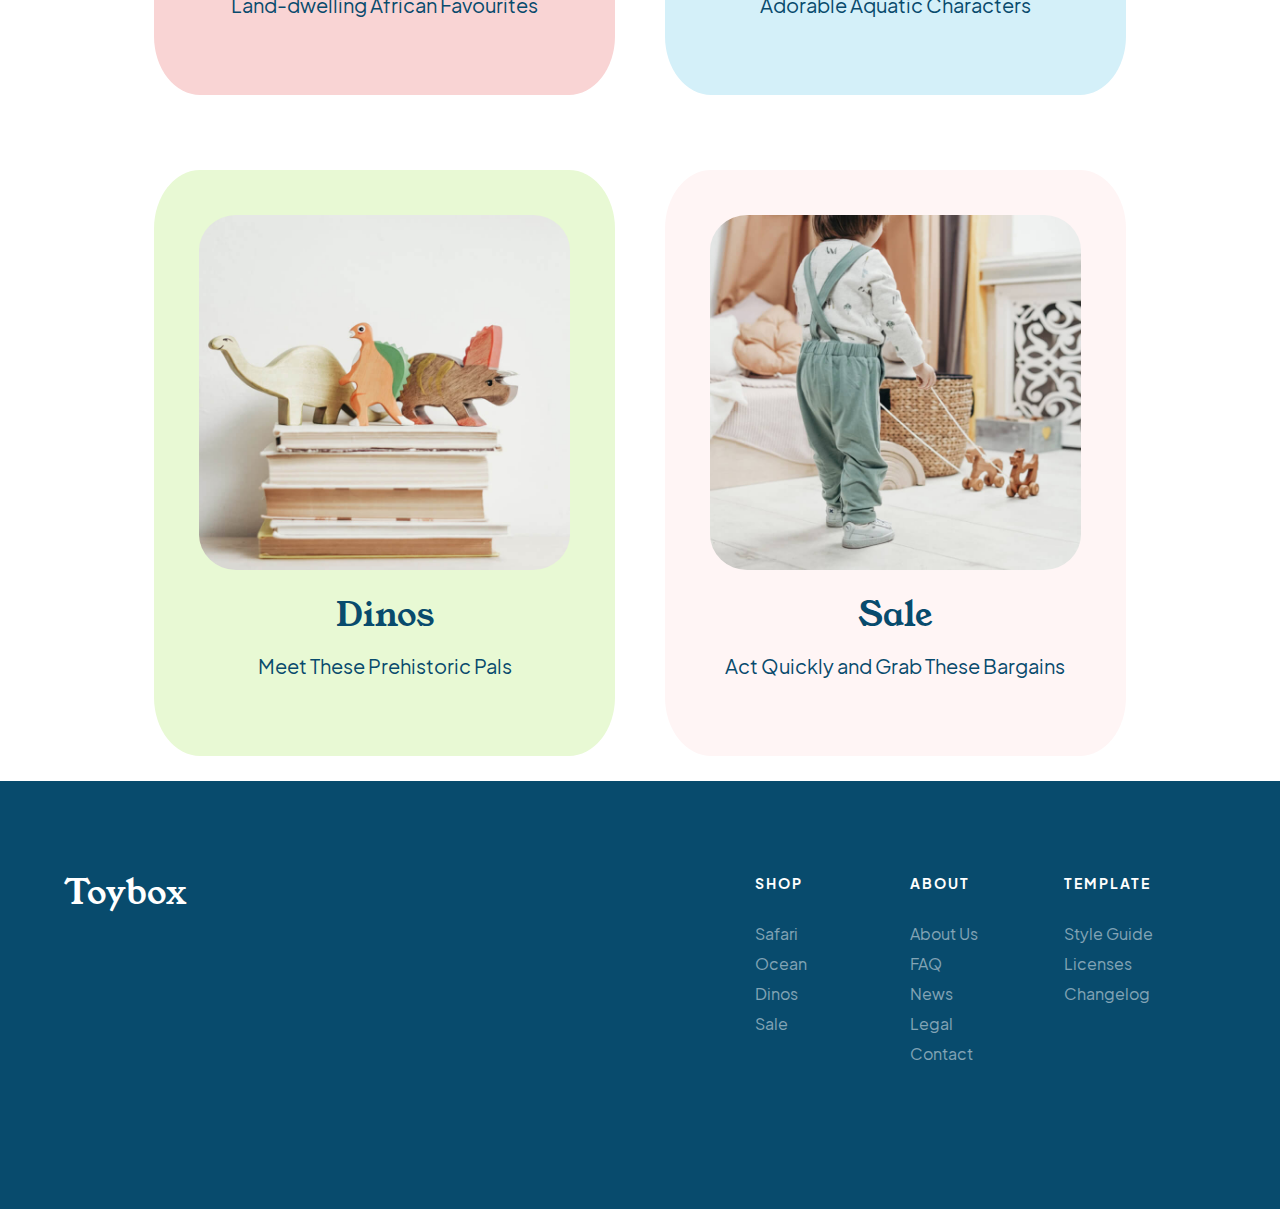
==== commit 11185381: "Fixed the variables, and added the skip-link id on the main content" ====
--- a/index.html
+++ b/index.html
@@ -57,7 +57,7 @@
 
       </header>
 
-      <main>
+      <main id="mainContent">
 
         <section class="categories" id="categories">
             <div class="wrapper">
--- a/styles/styles.css
+++ b/styles/styles.css
@@ -230,7 +230,19 @@
   overflow: hidden;
 }
 
-/* _typography.scss */
+.skip-link {
+  position: absolute;
+  left: -1000px;
+  top: 5px;
+  z-index: 999;
+  background: white;
+  color: black;
+}
+
+.skip-link:focus {
+  left: 0;
+}
+
 /* import Jakarta Sans font */
 @font-face {
   font-family: "Jakarta Sans";
@@ -325,15 +337,267 @@
   transition: 0.3s;
 }
 
-.skip-link {
-  position: absolute;
-  left: -1000px;
-  top: 5px;
-  z-index: 999;
-  background: white;
-  color: black;
-}
-
-.skip-link:focus {
-  left: 0;
+/* _baseStyles.scss */
+.wrapper {
+  max-width: 1260px;
+  width: 90%;
+  margin: 0 auto;
+}
+
+button {
+  color: #084b6d;
+  background-color: transparent;
+  padding: 18px 36px;
+  border: 2px solid #084b6d;
+  font-size: 0.8rem;
+  font-weight: bold;
+  line-height: 1.2rem;
+  text-align: center;
+  cursor: pointer;
+  -webkit-transition: 0.3s;
+  transition: 0.3s;
+  /* style the button in the main nav menu to look just like an icon */
+}
+button:hover {
+  background-color: #084b6d;
+  color: #fff;
+}
+button:focus {
+  background-color: #084b6d;
+  color: #fff;
+}
+button.secondary {
+  background-color: transparent;
+  border-color: #fff;
+  color: #fff;
+  padding: 8px 12px;
+}
+button.secondary:hover {
+  background-color: #fff;
+  color: #084b6d;
+}
+button.secondary:focus {
+  background-color: #fff;
+  color: #084b6d;
+}
+button.solid {
+  color: #fff;
+  background-color: #084b6d;
+}
+button.solid:hover {
+  color: #084b6d;
+  background-color: #fff;
+}
+button.menuIcon {
+  display: inherit;
+  padding: 0;
+  border: none;
+}
+button.menuIcon:hover {
+  background-color: transparent;
+}
+button.menuIcon:focus {
+  background-color: transparent;
+}
+
+a.button {
+  color: #084b6d;
+  background-color: transparent;
+  padding: 18px 36px;
+  border: 2px solid #084b6d;
+  font-size: 0.8rem;
+  font-weight: bold;
+  line-height: 1.2rem;
+  text-align: center;
+  -webkit-transition: 0.3s;
+  transition: 0.3s;
+}
+a.button:hover {
+  background-color: #084b6d;
+  color: #fff;
+}
+a.button:focus {
+  background-color: #084b6d;
+  color: #fff;
+}
+
+/* _nav.scss */
+.navBar {
+  position: sticky;
+  top: 0;
+  z-index: 10;
+  border-bottom: 1px solid rgba(8, 75, 109, 0.08);
+  background-color: #fff;
+}
+.navBar .wrapper {
+  display: -webkit-box;
+  display: -ms-flexbox;
+  display: flex;
+  -webkit-box-pack: justify;
+      -ms-flex-pack: justify;
+          justify-content: space-between;
+  padding: 20px 0;
+}
+.navBar .searchCart {
+  display: -webkit-box;
+  display: -ms-flexbox;
+  display: flex;
+}
+.navBar .searchCart .searchIcon,
+.navBar .searchCart .bag {
+  margin-right: 15px;
+}
+.navBar a {
+  display: -webkit-box;
+  display: -ms-flexbox;
+  display: flex;
+}
+.navBar .logo {
+  margin-left: 60px;
+}
+.navBar .counter {
+  display: -webkit-box;
+  display: -ms-flexbox;
+  display: flex;
+  -webkit-box-align: center;
+      -ms-flex-align: center;
+          align-items: center;
+}
+.navBar .counter p {
+  width: 24px;
+  height: 24px;
+  background-color: #084b6d;
+  color: #fff;
+  text-align: center;
+  border-radius: 50%;
+}
+
+header {
+  background-color: #e8f9d4;
+  margin-bottom: 90px;
+  display: -webkit-box;
+  display: -ms-flexbox;
+  display: flex;
+  -webkit-box-align: center;
+      -ms-flex-align: center;
+          align-items: center;
+  -ms-flex-wrap: wrap;
+      flex-wrap: wrap;
+}
+header .headerImgContainer {
+  width: 45%;
+}
+header .headerImgContainer img {
+  max-width: 100%;
+  vertical-align: middle;
+}
+header .headerContent {
+  width: 55%;
+  color: #084b6d;
+}
+header .headerContent .contentContainer {
+  margin: 0 auto;
+  width: 65%;
+}
+
+footer {
+  background-color: #084b6d;
+  color: #fff;
+  padding: 90px 0 50px 0;
+}
+footer .footerFlexContainer {
+  display: -webkit-box;
+  display: -ms-flexbox;
+  display: flex;
+  -webkit-box-pack: justify;
+      -ms-flex-pack: justify;
+          justify-content: space-between;
+  margin-bottom: 90px;
+}
+footer .footerFlexContainer h4 {
+  color: #fff;
+}
+footer .footerNav {
+  width: 40%;
+}
+footer .footerNav nav {
+  display: -webkit-box;
+  display: -ms-flexbox;
+  display: flex;
+  -webkit-box-pack: justify;
+      -ms-flex-pack: justify;
+          justify-content: space-between;
+}
+footer .footerNav nav ul {
+  width: 33%;
+}
+footer .footerNav nav a {
+  color: rgba(255, 255, 255, 0.5);
+  font-size: 0.8rem;
+  line-height: 1.5rem;
+}
+footer .footerNav nav a:hover {
+  color: white;
+}
+footer .footerNav nav a:focus {
+  color: white;
+}
+
+.categoryGallery {
+  display: -webkit-box;
+  display: -ms-flexbox;
+  display: flex;
+  -webkit-box-pack: center;
+      -ms-flex-pack: center;
+          justify-content: center;
+  -ms-flex-wrap: wrap;
+      flex-wrap: wrap;
+  text-align: center;
+  width: 100%;
+}
+.categoryGallery .items {
+  padding: 45px;
+  margin: 50px 25px 25px;
+  border-radius: 10%;
+  width: 40%;
+  display: -webkit-box;
+  display: -ms-flexbox;
+  display: flex;
+  -webkit-box-orient: vertical;
+  -webkit-box-direction: normal;
+      -ms-flex-direction: column;
+          flex-direction: column;
+  -webkit-box-align: center;
+      -ms-flex-align: center;
+          align-items: center;
+}
+.categoryGallery .items img {
+  width: 100%;
+  border-radius: 10%;
+  margin: 0 auto 20px auto;
+}
+.categoryGallery .itemOne {
+  background-color: #f9d4d4;
+}
+.categoryGallery .itemTwo {
+  background-color: #d4f0f9;
+}
+.categoryGallery .itemThree {
+  background-color: #e8f9d4;
+}
+.categoryGallery .itemFour {
+  background-color: #fff5f5;
+}
+.categoryGallery .items {
+  /* previous items CSS here */
+  -webkit-transition: 0.2s ease;
+  transition: 0.2s ease;
+}
+.categoryGallery .items a:hover {
+  -webkit-transform: scale(0.95);
+          transform: scale(0.95);
+}
+.categoryGallery .items a:focus {
+  -webkit-transform: scale(0.95);
+          transform: scale(0.95);
 }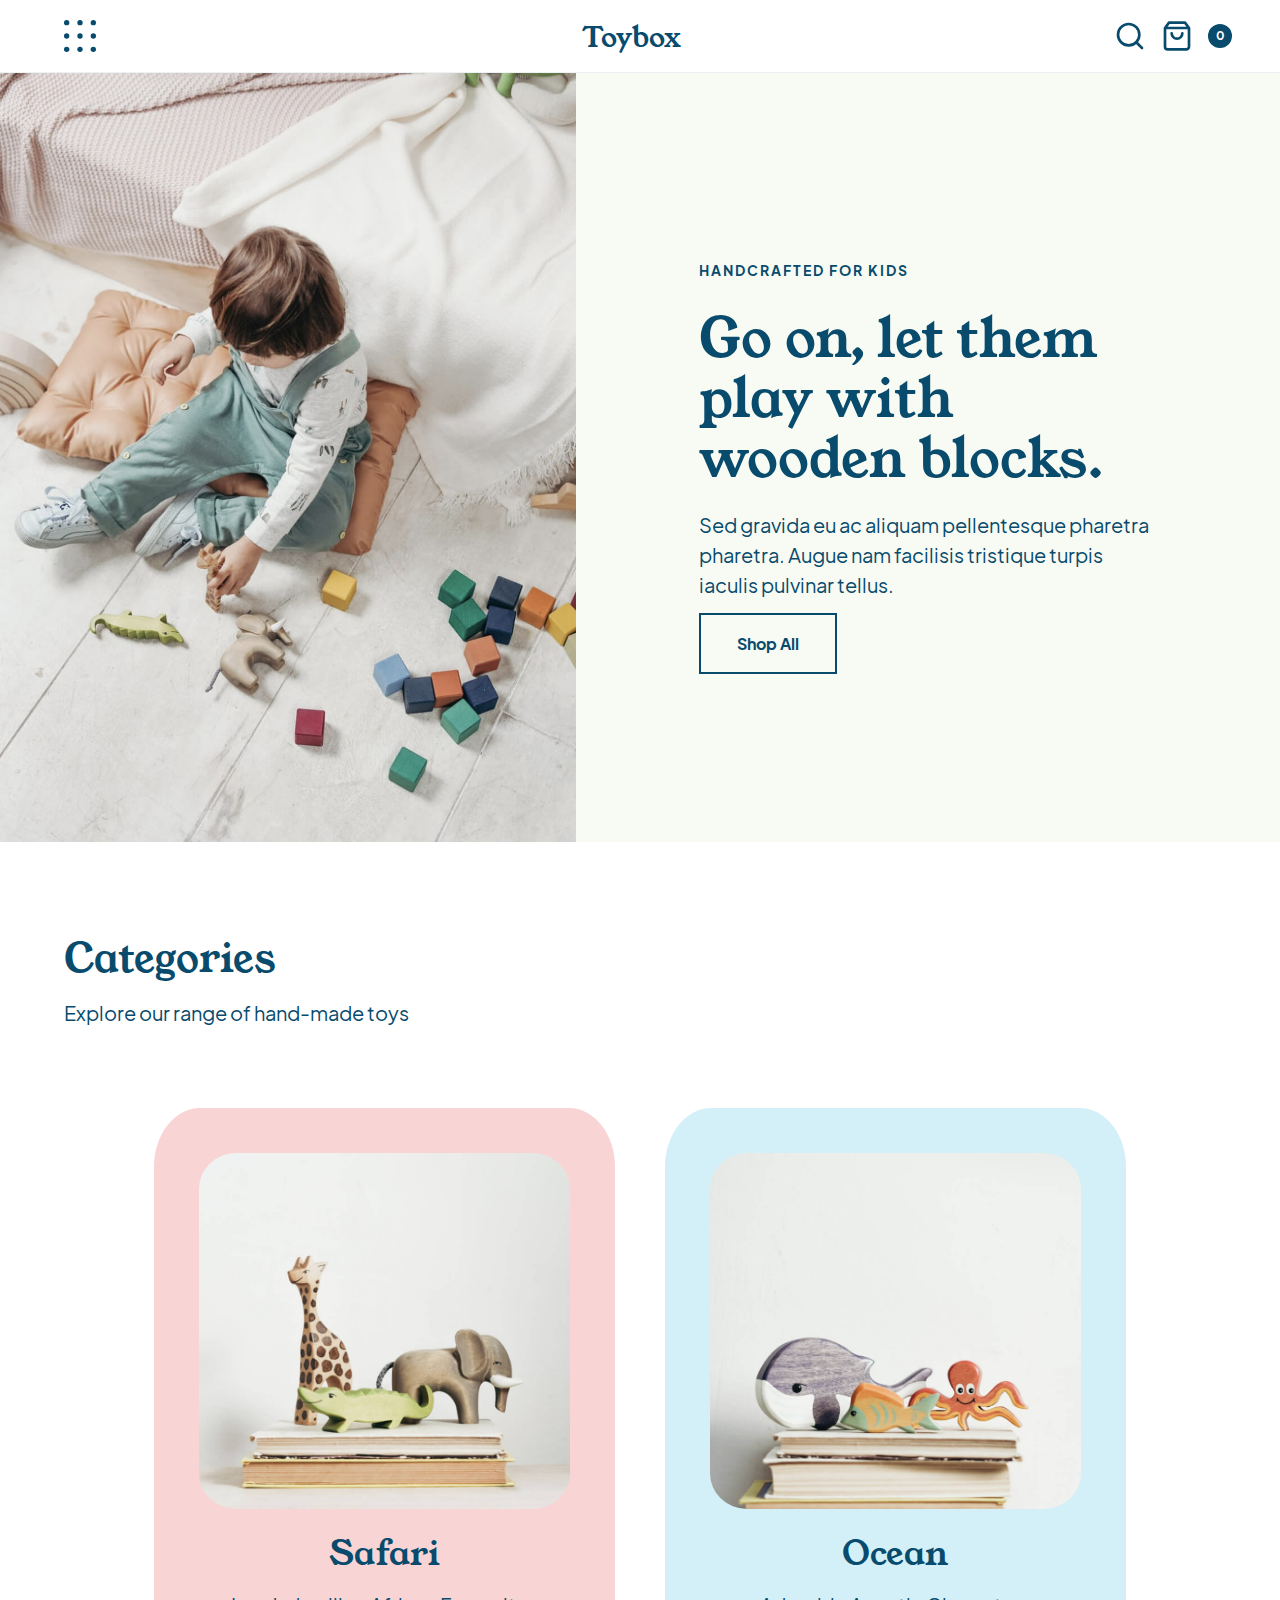
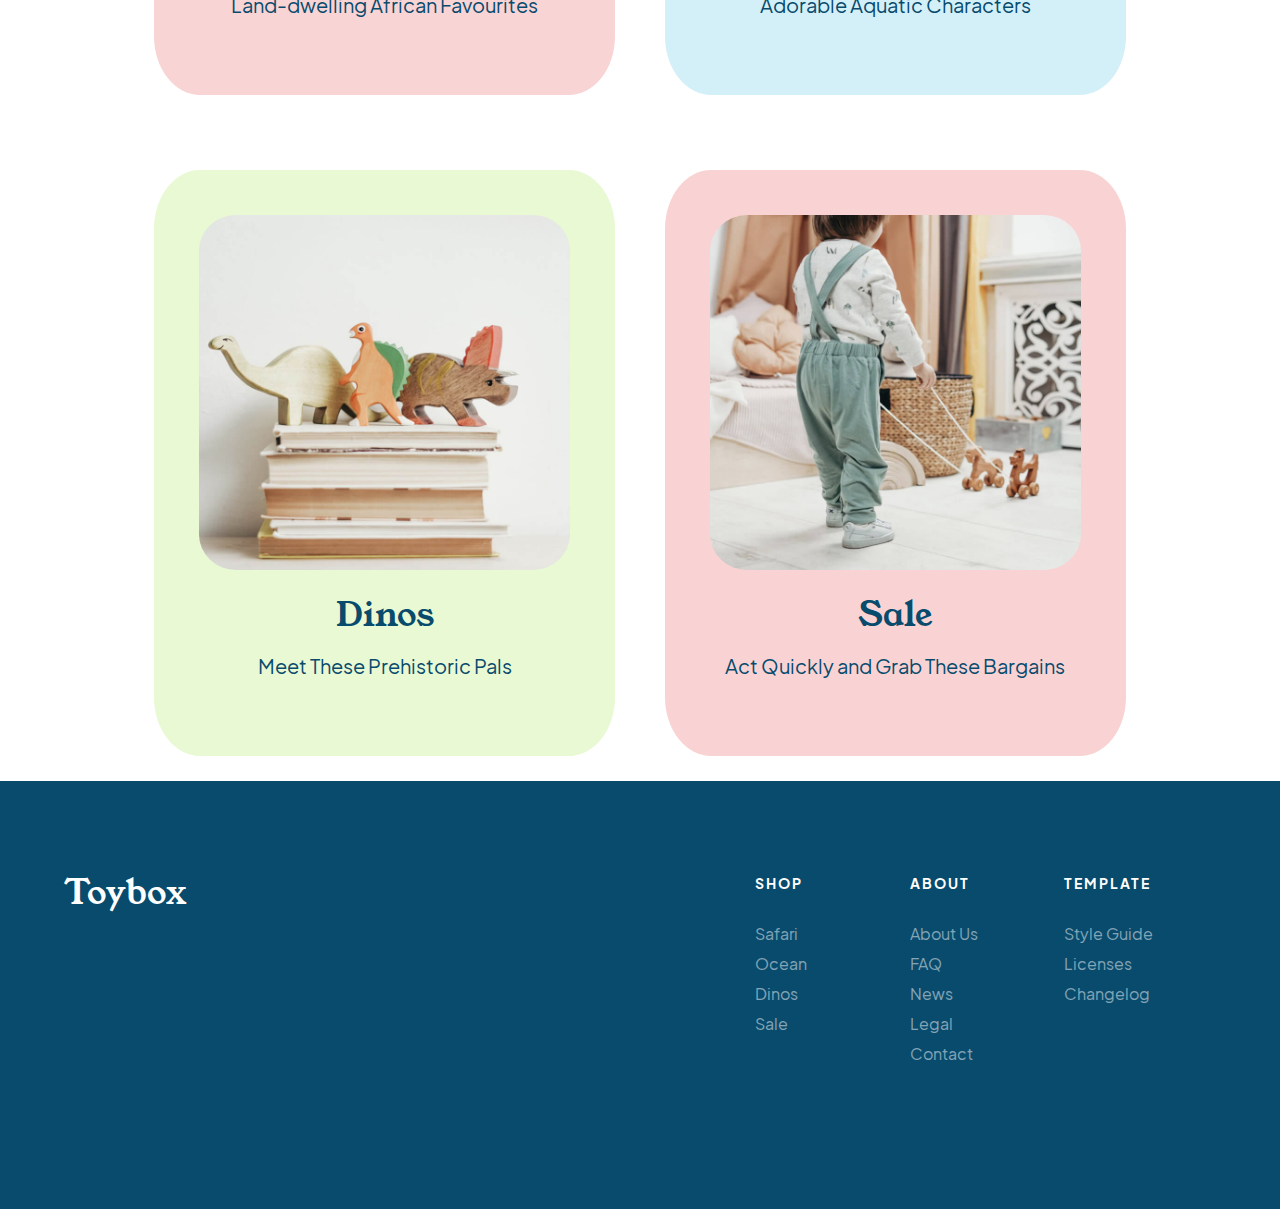
==== commit 313eb8c8: "added links to the homepage" ====
--- a/index.html
+++ b/index.html
@@ -18,6 +18,7 @@
               <img src="./assets/menu-button.svg" alt="open slide-out navigation" class="menuIcon">
           </button>
 
+          <!-- Homepage will not be linked to avoid unecessary page refresh. -->
           <a href="#" class="logo">
             <h1>Toybox</h1>
           </a>
@@ -51,7 +52,7 @@
             <h5>Handcrafted for kids</h5>
             <h3>Go on, let them play with wooden blocks.</h3>
             <p>Sed gravida eu ac aliquam pellentesque pharetra pharetra. Augue nam facilisis tristique turpis iaculis pulvinar tellus.</p>
-            <a class="button">Shop All</a>
+            <a href ="shop.html" class="button">Shop All</a>
           </div>
         </div>
 
@@ -92,9 +93,9 @@
                      <p>Act Quickly and Grab These Bargains</p>
                    </a>
                  </li>
-               </ul> <!-- .categoryGallery END-->
-             </div> <!-- .wrapper END-->
-          </section> <!-- .categories END-->
+               </ul> 
+             </div> 
+          </section> 
 
       </main>
     
@@ -109,6 +110,7 @@
               <nav>
                 <ul class="footerShop">
                   <li>
+                      <!-- discuss with designer whther nav menu settings should be links. -->
                     <h5>Shop</h5>
                   </li>
                   <li>
--- a/styles/styles.css
+++ b/styles/styles.css
@@ -421,7 +421,6 @@
   color: #fff;
 }
 
-/* _nav.scss */
 .navBar {
   position: sticky;
   top: 0;
@@ -472,8 +471,9 @@
   border-radius: 50%;
 }
 
+/* _header.scss */
 header {
-  background-color: #e8f9d4;
+  background-color: #f8fbf3;
   margin-bottom: 90px;
   display: -webkit-box;
   display: -ms-flexbox;
@@ -580,13 +580,13 @@
   background-color: #f9d4d4;
 }
 .categoryGallery .itemTwo {
-  background-color: #d4f0f9;
+  background-color: #d3f0f9;
 }
 .categoryGallery .itemThree {
-  background-color: #e8f9d4;
+  background-color: #e8f9d3;
 }
 .categoryGallery .itemFour {
-  background-color: #fff5f5;
+  background-color: #f9d3d3;
 }
 .categoryGallery .items {
   /* previous items CSS here */
@@ -600,4 +600,89 @@
 .categoryGallery .items a:focus {
   -webkit-transform: scale(0.95);
           transform: scale(0.95);
+}
+
+@media (max-width: 500px) {
+  .navBar .wrapper {
+    -webkit-box-orient: vertical;
+    -webkit-box-direction: normal;
+        -ms-flex-direction: column;
+            flex-direction: column;
+    -webkit-box-align: center;
+        -ms-flex-align: center;
+            align-items: center;
+  }
+  .navBar .wrapper .searchCart button,
+.navBar .wrapper .searchCart a,
+.navBar .wrapper .searchCart div {
+    padding: 10px;
+    margin: 0 10px;
+  }
+  .navBar .wrapper .searchCart .searchIcon {
+    margin-right: 0;
+  }
+  .navBar .wrapper .logo {
+    margin: 0;
+    padding-bottom: 10px;
+  }
+  .navBar .wrapper .menuIcon {
+    -ms-flex-item-align: start;
+        align-self: flex-start;
+  }
+
+  header {
+    -webkit-box-orient: vertical;
+    -webkit-box-direction: normal;
+        -ms-flex-direction: column;
+            flex-direction: column;
+  }
+  header .headerImgContainer {
+    width: 100%;
+  }
+  header .headerContent {
+    width: 90%;
+    padding: 3rem 0;
+  }
+  header .headerContent .contentContainer {
+    margin: 0 auto;
+    width: 100%;
+  }
+
+  .categoryGallery {
+    -webkit-box-orient: vertical;
+    -webkit-box-direction: normal;
+        -ms-flex-direction: column;
+            flex-direction: column;
+  }
+  .categoryGallery .items {
+    width: 100%;
+    margin: 50px 0 25px;
+  }
+
+  .footerFlexContainer {
+    -webkit-box-orient: vertical;
+    -webkit-box-direction: normal;
+        -ms-flex-direction: column;
+            flex-direction: column;
+    -webkit-box-align: center;
+        -ms-flex-align: center;
+            align-items: center;
+  }
+  .footerFlexContainer .footerNav nav {
+    -webkit-box-orient: vertical;
+    -webkit-box-direction: normal;
+        -ms-flex-direction: column;
+            flex-direction: column;
+    -webkit-box-align: center;
+        -ms-flex-align: center;
+            align-items: center;
+  }
+  .footerFlexContainer .footerNav nav ul {
+    width: 100%;
+    padding: 15px 0;
+    text-align: center;
+  }
+  .footerFlexContainer .footerNav nav ul h5 {
+    margin-bottom: 5px;
+  }
 }